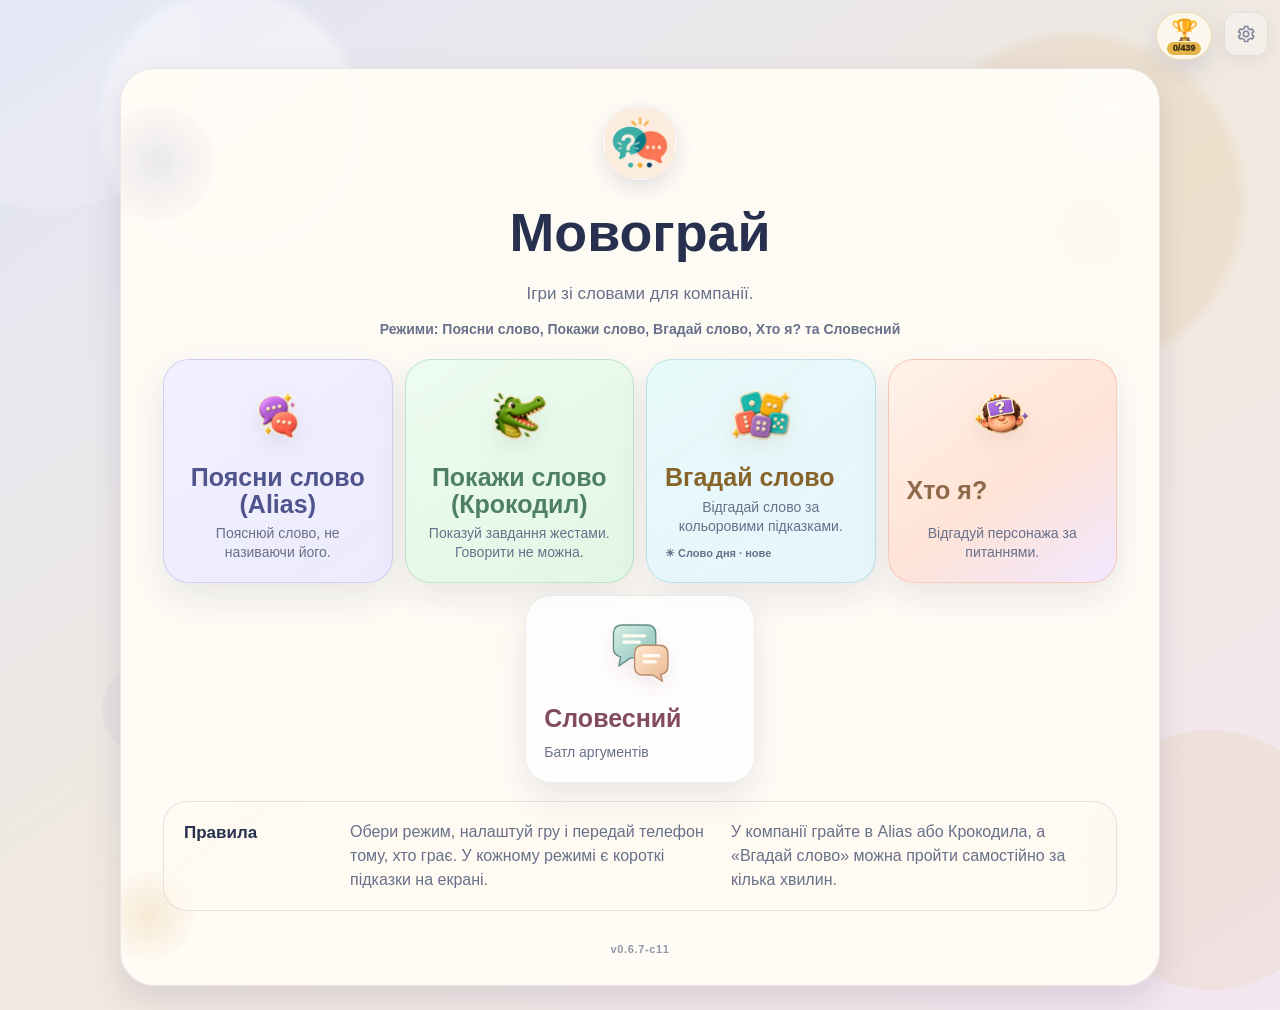
==== index.html @ af193041 "Candidate 0.6.7-c11 integrate daily challenge into Word Guess" ====
<!DOCTYPE html>
<html lang="uk">
<head>
  <meta charset="UTF-8" />
  <meta name="viewport" content="width=device-width, initial-scale=1, viewport-fit=cover" />
  <title>Мовограй</title>
  <meta name="description" content="Українські ігри зі словами для компанії." />
  <meta name="application-name" content="Мовограй" />
  <meta name="theme-color" content="#f8efd9" media="(prefers-color-scheme: light)" />
  <meta name="theme-color" content="#111827" media="(prefers-color-scheme: dark)" />
  <meta name="mobile-web-app-capable" content="yes" />
  <meta name="apple-mobile-web-app-capable" content="yes" />
  <meta name="apple-mobile-web-app-title" content="Мовограй" />
  <meta name="apple-mobile-web-app-status-bar-style" content="black-translucent" />
  <meta name="format-detection" content="telephone=no" />
  <link rel="manifest" href="manifest.webmanifest?rev=0.6.7-20260920-c11" />
  <link rel="icon" type="image/png" href="favicon.png" />
  <link rel="icon" type="image/png" href="favicon-light.png" media="(prefers-color-scheme: light)" />
  <link rel="icon" type="image/png" href="favicon-dark.png" media="(prefers-color-scheme: dark)" />
  <link rel="apple-touch-icon" href="favicon-light.png" />
  <link rel="apple-touch-icon" sizes="180x180" href="favicon-light.png" />
  <link rel="stylesheet" href="styles.css?rev=0.6.7-20260920-c11" />
  <link rel="stylesheet" href="svitlohray.css?rev=0.6.7-20260920-c11" />
  <link rel="stylesheet" href="slovesnyi.css?rev=0.6.7-20260920-c11" />
</head>
<body data-mode="explain" data-screen="menu">
  <div class="game-ambient-pattern" aria-hidden="true"></div>
  <button id="appSettingsBtn" class="app-settings-btn" type="button" aria-label="Відкрити налаштування">
    <svg class="app-settings-icon" viewBox="0 0 24 24" aria-hidden="true" focusable="false">
      <circle cx="12" cy="12" r="3.2"></circle>
      <path d="M19.4 13.5a7.8 7.8 0 0 0 0-3l2-1.2-2-3.4-2.3 1a8 8 0 0 0-2.6-1.5L14.2 3h-4l-.3 2.4a8 8 0 0 0-2.6 1.5l-2.3-1-2 3.4 2 1.2a7.8 7.8 0 0 0 0 3l-2 1.2 2 3.4 2.3-1a8 8 0 0 0 2.6 1.5l.3 2.4h4l.3-2.4a8 8 0 0 0 2.6-1.5l2.3 1 2-3.4-2-1.2Z"></path>
    </svg>
  </button>
  <button id="menuAchievementsBtn" class="app-achievements-btn" type="button" aria-haspopup="dialog" aria-controls="achievementsModal" aria-label="Досягнення">
    <span class="app-achievements-icon" aria-hidden="true">🏆</span>
    <span id="menuAchievementsProgress" class="app-achievements-badge">0/439</span>
    <span id="menuAchievementsTitle" class="app-achievements-label">Досягнення</span>
    <span id="menuAchievementsProgressBar" hidden></span>
  </button>
  <div id="appSettingsModal" class="app-settings-modal" hidden>
    <div class="app-settings-backdrop" data-app-settings-close></div>
    <div class="app-settings-card" role="dialog" aria-modal="true" aria-labelledby="appSettingsTitle">
      <button id="appSettingsCloseBtn" class="app-settings-close" type="button" aria-label="Закрити налаштування">×</button>
      <p class="app-settings-eyebrow">Мовограй</p>
      <h2 id="appSettingsTitle">Налаштування</h2>
      <div class="app-settings-options">
        <button id="settingsThemeToggleBtn" class="app-settings-option" type="button" aria-pressed="false">
          <span id="settingsThemeIcon" class="app-settings-option-icon" aria-hidden="true">🌙</span>
          <span class="app-settings-option-copy">
            <strong id="settingsThemeTitle">Тема</strong>
            <small id="settingsThemeText">Перемкнути тему оформлення</small>
          </span>
        </button>
        <button id="settingsSoundToggleBtn" class="app-settings-option" type="button" aria-pressed="true">
          <span id="settingsSoundIcon" class="app-settings-option-icon" aria-hidden="true">🔊</span>
          <span class="app-settings-option-copy">
            <strong id="settingsSoundTitle">Звук увімкнено</strong>
            <small id="settingsSoundText">Можна вимкнути звуки гри</small>
          </span>
        </button>
        <button id="settingsHapticToggleBtn" class="app-settings-option" type="button" aria-pressed="true">
          <span id="settingsHapticIcon" class="app-settings-option-icon" aria-hidden="true">📳</span>
          <span class="app-settings-option-copy">
            <strong id="settingsHapticTitle">Вібрація увімкнена</strong>
            <small id="settingsHapticText">Легкі вібрації для ігрових дій</small>
          </span>
        </button>
      </div>

      <section class="app-settings-section kids-settings-section">
        <p class="app-settings-section-eyebrow">Мовограй</p>
        <h3 id="kidsModeTitle" class="app-settings-section-title">Дитячий режим</h3>
        <label class="app-settings-toggle-row" for="kidsModeToggle">
          <span>
            <strong id="kidsModeToggleTitle">Дитячий режим</strong>
            <small id="kidsModeText">Лише слова й теми, що підходять дітям.</small>
          </span>
          <input id="kidsModeToggle" type="checkbox" />
        </label>
        <label id="kidsAgeRow" class="kids-age-row" for="kidsAgeSelect" hidden>
          <span id="kidsAgeLabel">Вік дитини</span>
          <span class="kids-age-control">
            <select id="kidsAgeSelect" aria-label="Вік дитини">
              <option value="5">5</option>
              <option value="6">6</option>
              <option value="7" selected>7</option>
              <option value="8">8</option>
              <option value="9">9</option>
              <option value="10">10</option>
            </select>
          </span>
        </label>
        <p id="kidsDifficultyNote" class="kids-difficulty-note" hidden>Вік обмежує дитячий словник, а складність обирається окремо.</p>
      </section>

      <section class="app-settings-section">
        <p id="wordCardSettingsEyebrow" class="app-settings-section-eyebrow">Alias та Крокодил</p>
        <h3 id="wordCardSettingsTitle" class="app-settings-section-title">Картки слів</h3>

        <label class="app-settings-toggle-row" for="wordCardUseAllShapesToggle">
          <span>
            <strong id="wordCardAllShapesTitle">Випадково з усіх форм</strong>
            <small id="wordCardAllShapesText">Коли увімкнено — гра міксує весь набір форм.</small>
          </span>
          <input id="wordCardUseAllShapesToggle" type="checkbox" />
        </label>

        <div class="app-settings-checkbox-grid">
          <label class="app-settings-check"><input type="checkbox" data-word-card-shape="organic" /><span id="wordCardShapeOrganic">М’яка шайба</span></label>
          <label class="app-settings-check"><input type="checkbox" data-word-card-shape="splat" /><span id="wordCardShapeSplat">Асиметрична клякса</span></label>
          <label class="app-settings-check"><input type="checkbox" data-word-card-shape="pebble" /><span id="wordCardShapePebble">Камінчик / жетон</span></label>
          <label class="app-settings-check"><input type="checkbox" data-word-card-shape="sticker" /><span id="wordCardShapeSticker">Стікер-клякса</span></label>
          <label class="app-settings-check"><input type="checkbox" data-word-card-shape="cloud" /><span id="wordCardShapeCloud">Хмаринка</span></label>
          <label class="app-settings-check"><input type="checkbox" data-word-card-shape="splash" /><span id="wordCardShapeSplash">Крапля-сплеш</span></label>
          <label class="app-settings-check"><input type="checkbox" data-word-card-shape="gummy" /><span id="wordCardShapeGummy">Жуйка / мармелад</span></label>
          <label class="app-settings-check"><input type="checkbox" data-word-card-shape="paper" /><span id="wordCardShapePaper">Паперова пляма</span></label>
          <label class="app-settings-check"><input type="checkbox" data-word-card-shape="amoeba" /><span id="wordCardShapeAmoeba">Амеба</span></label>
          <label class="app-settings-check"><input type="checkbox" data-word-card-shape="coral" /><span id="wordCardShapeCoral">Корал</span></label>
          <label class="app-settings-check"><input type="checkbox" data-word-card-shape="comet" /><span id="wordCardShapeComet">Комета</span></label>
          <label class="app-settings-check"><input type="checkbox" data-word-card-shape="starfish" /><span id="wordCardShapeStarfish">Морська зірка</span></label>
          <label class="app-settings-check"><input type="checkbox" data-word-card-shape="potato" /><span id="wordCardShapePotato">Картоплина</span></label>
          <label class="app-settings-check"><input type="checkbox" data-word-card-shape="wave" /><span id="wordCardShapeWave">Хвиля</span></label>
          <label class="app-settings-check"><input type="checkbox" data-word-card-shape="jelly" /><span id="wordCardShapeJelly">Медуза</span></label>
          <label class="app-settings-check"><input type="checkbox" data-word-card-shape="meteor" /><span id="wordCardShapeMeteor">Метеорит</span></label>
        </div>

        <label class="app-settings-toggle-row" for="wordCardRandomColorsToggle">
          <span>
            <strong id="wordCardRandomColorsTitle">Рандомні кольори картки</strong>
            <small id="wordCardRandomColorsText">Якщо вимкнути — картки повернуться до базового кольору теми.</small>
          </span>
          <input id="wordCardRandomColorsToggle" type="checkbox" />
        </label>

        <div class="app-settings-outline-grid">
          <div class="app-settings-outline-block">
            <strong id="wordCardOutlineLightTitle">Окантовка у світлій темі</strong>
            <div class="app-settings-choice-row" role="group" aria-label="Окантовка у світлій темі">
              <button class="app-settings-choice is-selected" type="button" data-outline-theme="light" data-outline-mode="off">Ніколи</button>
              <button class="app-settings-choice" type="button" data-outline-theme="light" data-outline-mode="random">Випадково</button>
              <button class="app-settings-choice" type="button" data-outline-theme="light" data-outline-mode="on">Завжди</button>
            </div>
          </div>
          <div class="app-settings-outline-block">
            <strong id="wordCardOutlineDarkTitle">Окантовка у темній темі</strong>
            <div class="app-settings-choice-row" role="group" aria-label="Окантовка у темній темі">
              <button class="app-settings-choice" type="button" data-outline-theme="dark" data-outline-mode="off">Ніколи</button>
              <button class="app-settings-choice is-selected" type="button" data-outline-theme="dark" data-outline-mode="random">Випадково</button>
              <button class="app-settings-choice" type="button" data-outline-theme="dark" data-outline-mode="on">Завжди</button>
            </div>
          </div>
        </div>
      </section>
      <section id="appLabsSection" class="app-settings-section app-labs-section" hidden>
        <p id="appLabsEyebrow" class="app-settings-section-eyebrow">Labs · прихований тест</p>
        <h3 id="appLabsTitle" class="app-settings-section-title">Експериментальні функції</h3>
        <p id="appLabsCopy" class="app-labs-copy">Мова змінюється тільки у грі «Вгадай слово». Українська лишається основною; RU та EN — тестові словники.</p>
        <div id="appLabsLanguageRow" class="app-settings-choice-row app-labs-language-row" role="group" aria-label="Мова гри Вгадай слово">
          <button class="app-settings-choice" type="button" data-word-guess-language="uk">Українська</button>
          <button class="app-settings-choice" type="button" data-word-guess-language="ru">Русский · Labs</button>
          <button class="app-settings-choice" type="button" data-word-guess-language="en">English · Labs</button>
        </div>
        <p id="wordGuessLabsStatus" class="app-labs-status"></p>
        <section id="appLabsAchievementsSection" class="app-labs-achievements" aria-labelledby="appLabsAchievementsTitle">
          <div class="app-labs-achievements-heading">
            <div>
              <p id="appLabsAchievementsEyebrow" class="app-settings-section-eyebrow">Achievements · Labs</p>
              <h4 id="appLabsAchievementsTitle">Нагороди й досягнення</h4>
            </div>
            <strong id="appLabsAchievementsProgress" class="app-labs-achievements-progress">0/439</strong>
          </div>
          <p id="appLabsAchievementsCopy" class="app-labs-achievements-copy">Локальні нагороди зберігаються на цьому пристрої.</p>
          <button id="appLabsAchievementsOpenBtn" class="app-labs-achievements-open" type="button">Відкрити колекцію →</button>
          <output id="appLabsAchievementsDebug" hidden></output>
        </section>
      </section>
      <section id="appBonusGamesSection" class="app-settings-section"></section>
      <section id="appUpcomingModesSection" class="app-settings-section app-upcoming-modes-section">
        <p id="appUpcomingModesEyebrow" class="app-settings-section-eyebrow">У планах</p>
        <h3 id="appUpcomingModesTitle" class="app-settings-section-title">Незабаром</h3>
        <p id="appUpcomingModesCopy" class="app-upcoming-modes-copy">Готуємо нові режими для компанії.</p>
        <div id="appUpcomingModesChips" class="upcoming-mode-chips" aria-label="Майбутні режими"></div>
      </section>
      <section class="app-settings-section app-support-section">
        <p id="settingsSupportEyebrow" class="app-settings-section-eyebrow">Дані й підтримка</p>
        <h3 id="settingsSupportTitle" class="app-settings-section-title">Скидання та зв’язок</h3>
        <div class="app-settings-options app-support-options">
          <button id="settingsDeveloperReportBtn" class="app-settings-option" type="button">
            <span class="app-settings-option-icon" aria-hidden="true">📡</span>
            <span class="app-settings-option-copy"><strong id="settingsDeveloperReportTitle">Повідомити розробнику</strong><small id="settingsDeveloperReportText">Звіт про баг поки зберігається локально.</small></span>
          </button>
          <button id="settingsResetAllBtn" class="app-settings-option app-settings-option-danger" type="button">
            <span class="app-settings-option-icon" aria-hidden="true">♻️</span>
            <span class="app-settings-option-copy"><strong id="settingsResetAllTitle">Скинути прогрес і налаштування</strong><small id="settingsResetAllText">Досягнення, Labs і персональні налаштування.</small></span>
          </button>
        </div>
      </section>
      <p id="appSettingsNote" class="app-settings-note">Нові форми, рандомні кольори та окантовка працюють для великих карток слова в Alias і Крокодилі.</p>
      <p id="appSettingsVersion" class="app-settings-version app-settings-version-unlock" role="button" tabindex="0" aria-label="Версія Мовограю">v0.6.7-c11</p>
    </div>
  </div>

  <div id="achievementsModal" class="achievements-modal" hidden>
    <div class="achievements-modal-backdrop" data-achievements-close></div>
    <div class="achievements-modal-card" role="dialog" aria-modal="true" aria-labelledby="achievementsModalTitle">
      <button id="achievementsModalCloseBtn" class="achievements-modal-close" type="button" aria-label="Закрити">×</button>
      <div class="achievements-modal-heading">
        <div>
          <p id="achievementsModalEyebrow" class="app-settings-section-eyebrow">Вгадай слово</p>
          <h2 id="achievementsModalTitle">Досягнення</h2>
        </div>
        <strong id="achievementsModalProgress" class="app-labs-achievements-progress">0/439</strong>
      </div>
      <div class="achievements-modal-copy-block">
        <p id="achievementsModalCopy" class="achievements-modal-copy">Збирай нагороди за майстерність, серії, експерименти й кумедні ситуації у грі.</p>
        <p id="dailyWordCollectionStats" class="daily-word-collection-stats"></p>
      </div>
      <div id="achievementsModalGameNav" class="achievements-modal-game-nav" role="tablist" aria-label="Ігри та нові досягнення"></div>
      <div class="achievements-modal-tools">
        <label id="achievementsModalSearchLabel" class="achievements-search-label" for="achievementsModalSearch">Пошук досягнень</label>
        <div class="achievements-search-field">
          <span class="achievements-search-icon" aria-hidden="true">⌕</span>
          <input id="achievementsModalSearch" type="search" inputmode="search" autocomplete="off" spellcheck="false" placeholder="Знайти досягнення…" />
        </div>
      </div>
      <div id="achievementsModalCategoryNav" class="achievements-modal-category-nav" role="tablist" aria-label="Категорії досягнень"></div>
      <div id="achievementsModalGrid" class="achievements-modal-sections"></div>
    </div>
  </div>

  <div id="achievementDetailModal" class="achievement-detail-modal" hidden>
    <div class="achievement-detail-backdrop" data-achievement-detail-close></div>
    <article class="achievement-detail-sheet" role="dialog" aria-modal="true" aria-labelledby="achievementDetailTitle">
      <button id="achievementDetailCloseBtn" class="achievement-detail-close" type="button" aria-label="Закрити">×</button>
      <div id="achievementDetailReward" class="achievement-detail-reward" aria-hidden="true">🏆</div>
      <p id="achievementDetailEyebrow" class="achievement-detail-eyebrow">Досягнення</p>
      <span id="achievementDetailGame" class="achievement-game-badge achievement-detail-game">🧩 Вгадай слово</span>
      <h2 id="achievementDetailTitle">Досягнення</h2>
      <p id="achievementDetailDescription" class="achievement-detail-description"></p>
      <section id="achievementDetailHowTo" class="achievement-detail-howto">
        <strong id="achievementDetailHowToLabel">Як отримати</strong>
        <p id="achievementDetailHint"></p>
      </section>
      <p id="achievementDetailStatus" class="achievement-detail-status"></p>
    </article>
  </div>

  <div id="developerFeedbackModal" class="word-guess-info-modal developer-feedback-modal" hidden>
    <div class="word-guess-info-backdrop" data-developer-feedback-close></div>
    <div class="word-guess-info-card developer-feedback-card" role="dialog" aria-modal="true" aria-labelledby="developerFeedbackTitle">
      <button id="developerFeedbackCloseBtn" class="word-guess-info-close" type="button" aria-label="Закрити">×</button>
      <p id="developerFeedbackEyebrow" class="word-guess-info-eyebrow">Зв’язок із розробником</p>
      <h2 id="developerFeedbackTitle">Повідомити про проблему</h2>
      <p id="developerFeedbackCopy">Поки що повідомлення зберігається локально.</p>
      <p id="developerFeedbackContext" class="developer-feedback-context" hidden></p>
      <textarea id="developerFeedbackText" class="developer-feedback-text" rows="5" maxlength="1200" placeholder="Що сталося?"></textarea>
      <button id="developerFeedbackSaveBtn" class="primary-btn developer-feedback-save" type="button">Надіслати розробнику</button>
      <p id="developerFeedbackStatus" class="message developer-feedback-status" role="status" aria-live="polite"></p>
    </div>
  </div>
  <main class="app">
    <section id="svitlohrayScreen" class="screen"></section>
    <section id="slovesnyiSetupScreen" class="screen slovesnyi-screen"></section>
    <section id="slovesnyiGameScreen" class="screen slovesnyi-screen"></section>
    <section id="slovesnyiFinalScreen" class="screen slovesnyi-screen"></section>
    <section id="menuScreen" class="screen active">
      <div class="card center bubble-card">
        <div class="decor-dot dot-a"></div>
        <div class="decor-dot dot-b"></div>
        <div class="decor-dot dot-c"></div>
        <div class="card-inner">
          <div class="logo" aria-hidden="true">
            <img class="logo-img logo-img-light" src="favicon-light.png" alt="" />
            <img class="logo-img logo-img-dark" src="favicon-dark.png" alt="" />
          </div>
          <h1 id="appTitle">Мовограй</h1>
          <p id="appSubtitle" class="subtitle">Українські ігри зі словами для компанії.</p>
          <p id="menuModeNote" class="menu-mode-note">Режими: Поясни слово, Покажи слово, Вгадай слово, Хто я? та Словесний</p>

          <div id="modeList" class="mode-grid"></div>


          <div class="rules-box">
            <h2 id="menuRulesTitle">Правила</h2>
            <p id="menuRulesText1">
              Обери режим, налаштуй гру і передай телефон тому, хто грає.
              У кожному режимі є короткі підказки на екрані.
            </p>
            <p id="menuRulesText2">
              У компанії грайте в Alias або Крокодила, а “Вгадай слово”
              можна пройти самостійно за кілька хвилин.
            </p>
          </div>

          <p id="menuVersionInfo" class="menu-version-info">v0.6.7-c11</p>
        </div>
      </div>
    </section>

    <section id="settingsScreen" class="screen">
      <div class="settings-sticky-panel">
        <div class="settings-action-row mode-setup-actions">
          <button id="backToMenuBtn" class="secondary-btn settings-back-btn mode-menu-button">← У меню</button>
          <button id="startRoundBtn" class="primary-btn settings-start-btn start-round-btn mode-start-button">Почати гру</button>
        </div>
        <p id="settingsMessage" class="message settings-message" role="alert" aria-live="polite"></p>
      </div>

      <div class="card bubble-card settings-card">
        <div class="decor-dot dot-a"></div>
        <div class="decor-dot dot-b"></div>
          <div class="card-inner">
            <div class="settings-header">
              <div class="setup-titlebar">
                <div>
                  <p id="settingsScreenEyebrow" class="settings-eyebrow">Налаштування гри</p>
                  <h1 id="settingsModeTitle" class="mode-title">Поясни слово (Alias)</h1>
                </div>
                <div class="mode-setup-header-actions">
                  <button id="settingsRulesBtn" class="setup-rules-btn mode-rules-button" type="button" aria-label="Показати правила">?</button>
                </div>
              </div>
              <p id="settingsModeDescription" class="mode-description">Пояснюй слово, не називаючи його.</p>
            </div>

            <section class="settings-group settings-group-wide kids-setup-panel">
              <div class="kids-setup-heading kids-setup-flip">
                <span class="kids-setup-mode-label" data-kids-mode-regular>Звичайний</span>
                <label class="kids-setup-switch">
                  <input type="checkbox" data-kids-setup-toggle aria-label="Дитячий режим" />
                  <span aria-hidden="true"></span>
                </label>
                <strong class="kids-setup-mode-label kids-setup-mode-kids" data-kids-setup-title>Дитячий режим</strong>
              </div>
              <label class="kids-setup-age-row" data-kids-setup-age-row hidden>
                <span data-kids-setup-age-label>Вік дитини</span>
                <select data-kids-setup-age aria-label="Вік дитини">
                  <option value="5">5</option><option value="6">6</option><option value="7" selected>7</option>
                  <option value="8">8</option><option value="9">9</option><option value="10">10</option>
                </select>
              </label>
              <div class="kids-illustrations-row" data-kids-illustrations-row hidden>
                <span data-kids-illustrations-label>Картинки</span>
                <label class="kids-setup-switch kids-setup-switch-small">
                  <input type="checkbox" data-kids-illustrations-toggle aria-label="Показувати картинки" checked />
                  <span aria-hidden="true"></span>
                </label>
              </div>
              <p class="kids-difficulty-note" data-kids-setup-note hidden>Вік обмежує дитячий словник, а складність обирається окремо.</p>
            </section>

            <div class="settings-grid">
              <section id="charadesFormatSection" class="charades-only settings-group" hidden>
                <h2 id="charadesFormatTitle">Формат гри</h2>
                <div class="settings-chip-grid compact-chip-grid">
                  <button class="charades-format-btn setting-chip selected" data-format="single" type="button">Одне слово</button>
                  <button class="charades-format-btn setting-chip" data-format="timed" type="button">На час</button>
                </div>
              </section>

              <section class="settings-group settings-group-wide">
                <h2 id="settingsWordsTitle">Слова</h2>
                <div class="setting-subsection">
                  <div id="categoryList" class="button-grid"></div>
                </div>

                <div class="settings-two-columns">
                  <div class="setting-subsection">
                    <div class="settings-chip-grid compact-chip-grid">
                      <button class="difficulty-btn setting-chip selected" data-difficulty="easy">Легко</button>
                      <button class="difficulty-btn setting-chip selected" data-difficulty="medium">Середньо</button>
                      <button class="difficulty-btn setting-chip" data-difficulty="hard">Складно</button>
                    </div>
                  </div>

                  <div class="setting-subsection">
                    <div class="settings-chip-grid compact-chip-grid">
                      <button id="phraseFilterBtn" class="phrase-filter-btn setting-chip" type="button" aria-pressed="false">Словосполучення: так</button>
                    </div>
                  </div>
                </div>
              </section>

              <section class="settings-group timed-settings">
                <h2 id="settingsRoundTitle">Раунд</h2>
                <div class="settings-two-columns">
                  <div class="setting-subsection">
                    <h3 id="settingsTimeTitle">Час:</h3>
                    <div class="settings-chip-grid compact-chip-grid">
                      <button class="duration-btn setting-chip" data-seconds="30">30</button>
                      <button class="duration-btn setting-chip selected" data-seconds="60">60</button>
                      <button class="duration-btn setting-chip" data-seconds="90">90</button>
                      <button class="duration-btn setting-chip" data-seconds="120">120</button>
                    </div>
                  </div>

                  <div id="lastWordSection" class="setting-subsection">
                    <h3 id="settingsAfterTimeTitle">Після часу:</h3>
                    <div class="settings-chip-grid compact-chip-grid">
                      <button id="lastWordBtn" class="setting-chip selected" type="button" aria-pressed="true">Довгадати</button>
                      <button id="lastWordStopBtn" class="setting-chip" type="button" aria-pressed="false">Стоп</button>
                    </div>
                  </div>
                </div>
              </section>

              <section class="settings-group timed-settings">
                <h2 id="settingsGameTitle">Гра</h2>
                <div class="settings-two-columns">
                  <div class="setting-subsection">
                    <h3 id="settingsTargetTitle">Ціль:</h3>
                    <div class="settings-chip-grid compact-chip-grid">
                      <button class="target-btn setting-chip" data-target="20">20</button>
                      <button class="target-btn setting-chip selected" data-target="30">30</button>
                      <button class="target-btn setting-chip" data-target="50">50</button>
                      <button class="target-btn setting-chip" data-target="100">100</button>
                    </div>
                  </div>

                  <div class="setting-subsection">
                    <h3 id="settingsTeamsTitle">Команди:</h3>
                    <div class="settings-chip-grid compact-chip-grid">
                      <button class="team-count-btn setting-chip selected" data-count="2">2</button>
                      <button class="team-count-btn setting-chip" data-count="3">3</button>
                      <button class="team-count-btn setting-chip" data-count="4">4</button>
                    </div>
                  </div>
                </div>
              </section>

              <section class="settings-group settings-group-wide timed-settings">
                <div class="team-names-actions">
                  <button id="teamNamesToggleBtn" class="setting-chip team-names-toggle" type="button" aria-expanded="false">Назви команд ▾</button>
                </div>
                <div id="teamNameFieldsWrap" class="team-name-fields-wrap" hidden>
                  <div id="teamNameFields" class="team-name-fields"></div>
                </div>
              </section>
            </div>
        </div>
      </div>
    </section>

    <section id="wordGuessSettingsScreen" class="screen">
      <div class="card center bubble-card word-guess-start-card">
        <div class="decor-dot dot-a"></div>
        <div class="decor-dot dot-b"></div>
        <div class="card-inner">
          <div class="setup-titlebar">
            <div>
              <p id="wordGuessSettingsEyebrow" class="settings-eyebrow">Одиночний режим</p>
              <h1 id="wordGuessSettingsTitle" class="mode-title">Вгадай слово</h1>
            </div>
            <div class="mode-setup-header-actions">
              <button id="wordGuessSettingsRulesBtn" class="setup-rules-btn mode-rules-button" type="button" aria-label="Показати правила">?</button>
            </div>
          </div>
          <div id="wordGuessSetupTabs" class="word-guess-setup-tabs" role="tablist" aria-label="Режим гри">
            <button id="wordGuessNormalTab" type="button" role="tab" aria-selected="true" aria-controls="wordGuessNormalPanel" tabindex="0">Звичайна</button>
            <button id="wordGuessDailyTab" type="button" role="tab" aria-selected="false" aria-controls="wordGuessDailyPanel" tabindex="-1">Слово дня</button>
          </div>
          <div id="wordGuessNormalPanel" class="word-guess-setup-panel" role="tabpanel" aria-labelledby="wordGuessNormalTab">
            <p id="wordGuessModeDescription" class="mode-description">Відгадай українське слово з 5 літер за 5 спроб.</p>
            <p id="wordGuessLanguageBadge" class="word-guess-language-badge" hidden></p>

            <section class="settings-group settings-group-wide kids-setup-panel">
                <div class="kids-setup-heading kids-setup-flip">
                  <span class="kids-setup-mode-label" data-kids-mode-regular>Звичайний</span>
                  <label class="kids-setup-switch">
                    <input type="checkbox" data-kids-setup-toggle aria-label="Дитячий режим" />
                    <span aria-hidden="true"></span>
                  </label>
                  <strong class="kids-setup-mode-label kids-setup-mode-kids" data-kids-setup-title>Дитячий режим</strong>
                </div>
                <label class="kids-setup-age-row" data-kids-setup-age-row hidden>
                  <span data-kids-setup-age-label>Вік дитини</span>
                  <select data-kids-setup-age aria-label="Вік дитини">
                    <option value="5">5</option><option value="6">6</option><option value="7" selected>7</option>
                    <option value="8">8</option><option value="9">9</option><option value="10">10</option>
                  </select>
                </label>
                <p class="kids-difficulty-note" data-kids-setup-note hidden>Вік обмежує дитячий словник, а складність обирається окремо.</p>
            </section>

            <div class="word-guess-summary word-guess-mode-picker" aria-label="Налаштування режиму Вгадай слово">
              <details class="word-guess-select">
                <summary id="wordGuessLengthSummary" class="setting-chip word-guess-select-summary"><strong>5</strong> літер</summary>
                <div class="word-guess-select-menu" role="group" aria-label="Довжина слова">
                  <button class="word-guess-select-option is-active" type="button" data-word-guess-length="5" aria-pressed="true">5 літер</button>
                  <button class="word-guess-select-option" type="button" data-word-guess-length="6" aria-pressed="false">6 літер</button>
                  <button class="word-guess-select-option" type="button" data-word-guess-length="7" aria-pressed="false">7 літер</button>
                </div>
              </details>

              <details class="word-guess-select">
                <summary id="wordGuessAttemptsSummary" class="setting-chip word-guess-select-summary"><strong>5</strong> спроб</summary>
                <div class="word-guess-select-menu" role="group" aria-label="Кількість спроб">
                  <button class="word-guess-select-option is-active" type="button" data-word-guess-attempts="5" aria-pressed="true">5 спроб</button>
                  <button class="word-guess-select-option" type="button" data-word-guess-attempts="6" aria-pressed="false">6 спроб</button>
                  <button class="word-guess-select-option" type="button" data-word-guess-attempts="7" aria-pressed="false">7 спроб</button>
                </div>
              </details>

              <details class="word-guess-select word-guess-repeat-select">
                <summary id="wordGuessRepeatsSummary" class="setting-chip word-guess-select-summary">Без повторення літер</summary>
                <div class="word-guess-select-menu" role="group" aria-label="Повтори літер">
                  <button class="word-guess-select-option is-active" type="button" data-word-guess-repeats="false" aria-pressed="true">Без повторення літер</button>
                  <button class="word-guess-select-option" type="button" data-word-guess-repeats="true" aria-pressed="false">З повторами літер</button>
                </div>
              </details>
            </div>
          </div>
          <div id="wordGuessDailyPanel" class="word-guess-setup-panel word-guess-daily-panel" role="tabpanel" aria-labelledby="wordGuessDailyTab" hidden>
            <h2 id="dailyWordTitle"></h2>
            <time id="dailyWordSetupDate"></time>
            <p id="dailyWordStatus" role="status" aria-live="polite"></p>
            <p id="dailyWordStreak" hidden></p>
          </div>

          <p id="wordGuessSettingsMessage" class="message" role="status" aria-live="polite"></p>

          <div class="mode-setup-actions word-guess-setup-actions">
            <button id="wordGuessStartBtn" class="primary-btn mode-start-button" type="button">Почати гру</button>
            <button id="dailyWordStartBtn" class="primary-btn mode-start-button" type="button" hidden></button>
            <button id="wordGuessBackBtn" class="secondary-btn mode-menu-button" type="button">← У меню</button>
          </div>
        </div>
      </div>
    </section>

    <section id="wordGuessGameScreen" class="screen">
      <h1 id="wordGuessGameTitle" class="word-guess-screen-title">Вгадай слово</h1>
      <time id="dailyWordContext" class="daily-word-context" hidden></time>
      <div class="card center bubble-card word-guess-game-card">
        <div class="decor-dot dot-a"></div>
        <div class="decor-dot dot-c"></div>
        <div class="card-inner word-guess-inner">
          <div class="word-guess-titlebar">
            <button id="wordGuessTopMenuBtn" class="secondary-btn word-guess-menu-link" type="button">← У меню</button>
            <div class="word-guess-toolbar" aria-label="Підказки і правила">
              <div class="word-guess-hints-cluster" aria-label="Три рівні підказок">
                <span class="word-guess-hints-cluster-label"><span aria-hidden="true">💡</span><span><strong id="wordGuessHintsLabel">Підказки</strong><small id="wordGuessHintsLevels">3 рівні</small></span></span>
                <div class="word-guess-hints-buttons">
                  <button id="wordGuessHintFirstBtn" class="secondary-btn word-guess-icon-btn word-guess-hint-btn word-guess-hint-first-btn" type="button" aria-label="Показати першу підказку" title="Перша підказка">
                    <span class="word-guess-hint-icon" aria-hidden="true">💡</span>
                    <span class="word-guess-hint-step" aria-hidden="true">1</span>
                    <span class="word-guess-hint-label">Підказка 1</span>
                  </button>
                  <button id="wordGuessHintSecondBtn" class="secondary-btn word-guess-icon-btn word-guess-hint-step-btn word-guess-hint-second-btn" type="button" aria-label="Друга підказка відкриється після першої" title="Друга підказка відкриється після першої" disabled>
                    <span class="word-guess-hint-icon" aria-hidden="true">💡</span>
                    <span class="word-guess-hint-step" aria-hidden="true">2</span>
                    <span class="word-guess-hint-label">Підказка 2</span>
                  </button>
                  <button id="wordGuessHintThirdBtn" class="secondary-btn word-guess-icon-btn word-guess-hint-step-btn word-guess-hint-third-btn" type="button" aria-label="Третя підказка відкриється після другої" title="Третя підказка відкриється після другої" disabled>
                    <span class="word-guess-hint-icon" aria-hidden="true">💡</span>
                    <span class="word-guess-hint-step" aria-hidden="true">3</span>
                    <span class="word-guess-hint-label">Підказка 3</span>
                  </button>
                </div>
              </div>
              <button id="wordGuessRulesBtn" class="secondary-btn word-guess-icon-btn word-guess-rules-btn" type="button" aria-label="Показати правила" title="Правила">?</button>
            </div>
            <button id="wordGuessHistoryBtn" class="secondary-btn word-guess-history-btn" type="button" aria-expanded="false">Спроби · 0</button>
          </div>

          <div id="wordGuessModeTags" class="word-guess-mode-tags" aria-label="Параметри поточної гри"></div>

          <div id="wordGuessHistoryPanel" class="word-guess-history-panel" hidden></div>

          <div id="wordGuessBoard" class="word-guess-board" aria-label="Поле гри"></div>
          <p id="wordGuessMessage" class="message word-guess-message" role="status" aria-live="polite"></p>
          <div id="wordGuessKeyboard" class="word-guess-keyboard" data-swipe-back-ignore aria-label="Українська клавіатура"></div>

          <div id="wordGuessResult" class="word-guess-result word-guess-result-screen" hidden>
            <header class="word-guess-result-header">
              <div class="word-guess-result-identity">
                <span id="wordGuessResultAppTitle" class="word-guess-result-app-title">Вгадай слово</span>
                <span id="dailyWordResultContext" class="daily-word-result-context" hidden></span>
              </div>
              <button id="wordGuessShareBtn" class="secondary-btn word-guess-share-btn word-guess-share-compact" type="button" aria-label="Поділитися результатом">
                <svg viewBox="0 0 24 24" width="22" height="22" aria-hidden="true"><path d="M12 16V3m0 0L7 8m5-5 5 5M5 13v6a2 2 0 0 0 2 2h10a2 2 0 0 0 2-2v-6" fill="none" stroke="currentColor" stroke-width="2" stroke-linecap="round" stroke-linejoin="round"/></svg>
                <span id="wordGuessShareLabel">Поділитися</span>
              </button>
            </header>
            <main class="word-guess-result-content">
              <section class="word-guess-result-summary-block" aria-labelledby="wordGuessResultTitle">
                <h2 id="wordGuessResultTitle">Слово відгадано</h2>
                <div id="wordGuessResultText" class="word-guess-result-text"></div>
                <p id="dailyWordResultStats" class="daily-word-result-stats" role="status" hidden></p>
                <div id="wordGuessResultStats" class="word-guess-result-stats" aria-label="Статистика гри"></div>
              </section>
              <section id="wordGuessResultAttempts" class="word-guess-result-attempts word-guess-result-board" aria-label="Перевірені спроби"></section>
              <div id="wordGuessResultHistory" class="word-guess-result-history" hidden></div>
              <section class="word-guess-result-details">
                <div class="word-guess-dictionaries">
                  <span id="wordGuessDictionaryPrompt">Почитайте тлумачення загаданого слова у словничку</span>
                  <div id="wordGuessDictionaryLinks" class="word-guess-dictionary-links"></div>
                </div>
                <section id="wordGuessFeedback" class="word-guess-feedback" aria-labelledby="wordGuessFeedbackTitle">
                  <strong id="wordGuessFeedbackTitle">Оцініть загадане слово</strong>
                  <div class="word-guess-feedback-actions">
                    <button id="wordGuessLikeBtn" class="secondary-btn word-guess-feedback-btn" type="button" aria-pressed="false">👍 Подобається</button>
                    <button id="wordGuessDislikeBtn" class="secondary-btn word-guess-feedback-btn" type="button" aria-pressed="false">👎 Не подобається</button>
                    <button id="wordGuessReportBtn" class="secondary-btn word-guess-feedback-btn" type="button">⚑ Поскаржитися / баг</button>
                  </div>
                  <p id="wordGuessFeedbackMessage" class="word-guess-feedback-message" role="status" aria-live="polite"></p>
                  <button id="wordGuessFeedbackExportBtn" class="word-guess-feedback-export" type="button">Скопіювати локальний звіт</button>
                </section>
                <p id="wordGuessResultDebug" class="word-guess-result-debug" aria-label="Службова інформація"></p>
              </section>
            </main>
            <footer class="word-guess-result-actions">
              <button id="wordGuessNewBtn" class="primary-btn" type="button">Нова гра</button>
              <button id="wordGuessMenuBtn" class="secondary-btn" type="button">У головне меню</button>
            </footer>
          </div>
        </div>
      </div>
    </section>


    <div id="wordGuessInfoModal" class="word-guess-info-modal" hidden>
      <div class="word-guess-info-backdrop" data-word-guess-info-close></div>
      <div class="word-guess-info-card" role="dialog" aria-modal="true" aria-labelledby="wordGuessInfoTitle">
        <button id="wordGuessInfoCloseBtn" class="word-guess-info-close" type="button" aria-label="Закрити">×</button>
        <p id="wordGuessInfoEyebrow" class="word-guess-info-eyebrow"></p>
        <h2 id="wordGuessInfoTitle"></h2>
        <p id="wordGuessInfoText"></p>
      </div>
    </div>

    <div id="setupRulesModal" class="word-guess-info-modal setup-rules-modal" hidden>
      <div class="word-guess-info-backdrop" data-setup-rules-close></div>
      <div class="word-guess-info-card" role="dialog" aria-modal="true" aria-labelledby="setupRulesTitle">
        <button id="setupRulesCloseBtn" class="word-guess-info-close" type="button" aria-label="Закрити">×</button>
        <p id="setupRulesEyebrow" class="word-guess-info-eyebrow">Правила</p>
        <h2 id="setupRulesTitle"></h2>
        <p id="setupRulesText"></p>
      </div>
    </div>

    <section id="whoAmISettingsScreen" class="screen">
      <div class="card bubble-card settings-card whoami-settings-card">
        <div class="decor-dot dot-a"></div>
        <div class="decor-dot dot-b"></div>
        <div class="card-inner">
          <div class="settings-header">
            <div class="setup-titlebar">
              <div>
                <p class="settings-eyebrow">Компанійний режим</p>
                <h1 class="mode-title">Хто я?</h1>
              </div>
              <div class="mode-setup-header-actions">
                <button id="whoAmISettingsRulesBtn" class="setup-rules-btn mode-rules-button" type="button" aria-label="Показати правила">?</button>
              </div>
            </div>
            <p class="mode-description">Один гравець не бачить свою роль, а інші відповідають на його запитання: так або ні.</p>
          </div>

          <section class="settings-group settings-group-wide kids-setup-panel">
              <div class="kids-setup-heading kids-setup-flip">
                <span class="kids-setup-mode-label" data-kids-mode-regular>Звичайний</span>
                <label class="kids-setup-switch">
                  <input type="checkbox" data-kids-setup-toggle aria-label="Дитячий режим" />
                  <span aria-hidden="true"></span>
                </label>
                <strong class="kids-setup-mode-label kids-setup-mode-kids" data-kids-setup-title>Дитячий режим</strong>
              </div>
              <label class="kids-setup-age-row" data-kids-setup-age-row hidden>
                <span data-kids-setup-age-label>Вік дитини</span>
                <select data-kids-setup-age aria-label="Вік дитини">
                  <option value="5">5</option><option value="6">6</option><option value="7" selected>7</option>
                  <option value="8">8</option><option value="9">9</option><option value="10">10</option>
                </select>
              </label>
              <p class="kids-difficulty-note" data-kids-setup-note hidden>Вік обмежує дитячий словник, а складність обирається окремо.</p>
          </section>

          <div class="settings-grid whoami-settings-grid">
            <section class="settings-group settings-group-wide">
              <h2>Формат</h2>
              <div class="settings-two-columns">
                <div class="setting-subsection">
                  <h3>Показ ролі:</h3>
                  <div class="settings-chip-grid compact-chip-grid">
                    <button class="whoami-show-mode-btn setting-chip selected" data-whoami-show-mode="forehead" type="button">Телефон на лобі</button>
                    <button class="whoami-show-mode-btn setting-chip" data-whoami-show-mode="host" type="button">Телефон у ведучого</button>
                  </div>
                </div>
                <div class="setting-subsection">
                  <h3>Тип партії:</h3>
                  <div class="settings-chip-grid compact-chip-grid">
                    <button class="whoami-party-mode-btn setting-chip selected" data-whoami-party-mode="turns" type="button">По черзі</button>
                    <button class="whoami-party-mode-btn setting-chip" data-whoami-party-mode="single" type="button">Одна роль</button>
                    <button class="whoami-party-mode-btn setting-chip" data-whoami-party-mode="timed" type="button">На час</button>
                  </div>
                </div>
              </div>
            </section>

            <section id="whoAmIPlayersSection" class="settings-group settings-group-wide">
              <h2>Гравці</h2>
              <div class="whoami-setup-compact-row">
                <details id="whoAmIPlayerCountPicker" class="whoami-setup-dropdown">
                  <summary id="whoAmIPlayerCountSummary" class="setting-chip whoami-dropdown-summary">Кількість: 4</summary>
                  <div class="whoami-dropdown-menu">
                    <button class="whoami-player-count-btn setting-chip" data-whoami-players="2" type="button">2</button>
                    <button class="whoami-player-count-btn setting-chip" data-whoami-players="3" type="button">3</button>
                    <button class="whoami-player-count-btn setting-chip selected" data-whoami-players="4" type="button">4</button>
                    <button class="whoami-player-count-btn setting-chip" data-whoami-players="5" type="button">5</button>
                    <button class="whoami-player-count-btn setting-chip" data-whoami-players="6" type="button">6</button>
                    <button class="whoami-player-count-btn setting-chip" data-whoami-players="7" type="button">7</button>
                    <button class="whoami-player-count-btn setting-chip" data-whoami-players="8" type="button">8</button>
                    <button class="whoami-player-count-btn setting-chip" data-whoami-players="9" type="button">9</button>
                    <button class="whoami-player-count-btn setting-chip" data-whoami-players="10" type="button">10</button>
                    <button class="whoami-player-count-btn setting-chip" data-whoami-players="11" type="button">11</button>
                    <button class="whoami-player-count-btn setting-chip" data-whoami-players="12" type="button">12</button>
                  </div>
                </details>
                <button id="whoAmIEditPlayersBtn" class="secondary-btn whoami-edit-players-btn" type="button">Змінити імена</button>
              </div>
            </section>

            <section class="settings-group settings-group-wide">
              <h2>Ролі</h2>
              <div id="whoAmICategoryList" class="category-picker"></div>
              <div class="settings-two-columns">
                <div class="setting-subsection">
                  <h3>Складність:</h3>
                  <div class="settings-chip-grid compact-chip-grid">
                    <button class="whoami-difficulty-btn setting-chip selected" data-whoami-difficulty="easy" type="button">Легко</button>
                    <button class="whoami-difficulty-btn setting-chip selected" data-whoami-difficulty="medium" type="button">Середньо</button>
                    <button class="whoami-difficulty-btn setting-chip" data-whoami-difficulty="hard" type="button">Складно</button>
                  </div>
                </div>
              </div>
            </section>

            <section id="whoAmITimedSection" class="settings-group settings-group-wide" hidden>
              <h2>Раунд на час</h2>
              <div class="settings-two-columns">
                <div class="setting-subsection">
                  <h3>Час:</h3>
                  <div class="settings-chip-grid compact-chip-grid">
                    <button class="whoami-duration-btn setting-chip" data-whoami-seconds="30" type="button">30</button>
                    <button class="whoami-duration-btn setting-chip selected" data-whoami-seconds="60" type="button">60</button>
                    <button class="whoami-duration-btn setting-chip" data-whoami-seconds="90" type="button">90</button>
                    <button class="whoami-duration-btn setting-chip" data-whoami-seconds="120" type="button">120</button>
                  </div>
                </div>
                <div class="setting-subsection">
                  <h3>Команди:</h3>
                  <div class="settings-chip-grid compact-chip-grid">
                    <button class="whoami-team-count-btn setting-chip selected" data-whoami-teams="0" type="button">Без команд</button>
                    <button class="whoami-team-count-btn setting-chip" data-whoami-teams="2" type="button">2</button>
                    <button class="whoami-team-count-btn setting-chip" data-whoami-teams="3" type="button">3</button>
                    <button class="whoami-team-count-btn setting-chip" data-whoami-teams="4" type="button">4</button>
                  </div>
                </div>
              </div>
              <div id="whoAmITeamFields" class="team-name-fields whoami-team-fields"></div>
            </section>
          </div>

          <p id="whoAmISettingsMessage" class="message settings-message" role="alert" aria-live="polite"></p>
          <div class="settings-action-row mode-setup-actions whoami-action-row">
            <button id="whoAmIStartBtn" class="primary-btn mode-start-button" type="button">Почати гру</button>
            <button id="whoAmIBackBtn" class="secondary-btn mode-menu-button" type="button">← У меню</button>
          </div>
        </div>
      </div>
    </section>

    <section id="whoAmIRevealScreen" class="screen">
      <div class="card center bubble-card whoami-reveal-card">
        <div class="decor-dot dot-a"></div>
        <div class="decor-dot dot-b"></div>
        <div class="card-inner">
          <p id="whoAmIRevealStep" class="settings-eyebrow">Роль 1 з 4</p>
          <h1 id="whoAmIRevealTitle">Передайте телефон</h1>
          <p id="whoAmIRevealInstruction" class="subtitle"></p>
          <div id="whoAmIRevealRoleBox" class="whoami-role-box" hidden>
            <small id="whoAmIRevealCategory">Категорія</small>
            <strong id="whoAmIRevealRole">Роль</strong>
          </div>
          <button id="whoAmIRevealChangeRoleBtn" class="secondary-btn whoami-change-role-btn" type="button" hidden>Інша роль</button>
          <button id="whoAmIRevealPrimaryBtn" class="primary-btn" type="button">Показати роль</button>
          <button id="whoAmIRevealMenuBtn" class="secondary-btn" type="button">У меню</button>
        </div>
      </div>
    </section>

    <section id="whoAmIGameScreen" class="screen">
      <div class="game-layout bubble-panel whoami-game-layout">
        <div class="decor-dot dot-a"></div>
        <div class="decor-dot dot-c"></div>
        <div class="panel-inner">
          <header class="whoami-game-header">
            <div>
              <p id="whoAmIGameKicker" class="game-hud-kicker">ХІД ГРАВЦЯ</p>
              <h1 id="whoAmICurrentPlayer">Гравець 1</h1>
              <p id="whoAmIGameInfo" class="mode-description">Коло 1</p>
            </div>
            <div class="whoami-header-actions" aria-label="Дії раунду">
              <button id="whoAmIParticipantsBtn" class="secondary-btn" type="button">Учасники</button>
              <button id="whoAmIRulesBtn" class="secondary-btn whoami-round-rules-btn" type="button" aria-label="Правила">?</button>
              <button id="whoAmIGameMenuBtn" class="secondary-btn" type="button">У меню</button>
            </div>
            <div id="whoAmITimerBox" class="whoami-timer-box" hidden>
              <span id="whoAmITimerText">60</span>
              <small>сек</small>
            </div>
          </header>

          <div id="whoAmIForeheadCard" class="whoami-forehead-card" hidden>
            <small id="whoAmIForeheadCategory">Категорія</small>
            <strong id="whoAmIForeheadRole">Роль</strong>
            <span>Тримайте екран так, щоб роль бачили інші.</span>
          </div>

          <div id="whoAmICurrentSpoiler" class="whoami-current-spoiler" hidden>
            <button id="whoAmICurrentSpoilerBtn" class="whoami-spoiler-btn" type="button">Роль гравця — утримуйте, щоб нагадати</button>
            <div id="whoAmICurrentSpoilerValue" class="whoami-spoiler-value" hidden>
              <small id="whoAmICurrentSpoilerWarning">Не показуйте екран гравцю</small>
              <strong id="whoAmICurrentSpoilerRole">Роль</strong>
              <span id="whoAmICurrentSpoilerCategory">Категорія</span>
            </div>
          </div>

          <div id="whoAmIPlayersBoard" class="whoami-players-board"></div>

          <div class="whoami-answer-grid">
            <button id="whoAmIYesBtn" class="correct-btn" type="button">Так</button>
            <button id="whoAmINoBtn" class="skip-btn" type="button">Ні</button>
          </div>

          <div class="game-buttons whoami-game-buttons">
            <button id="whoAmIGuessedBtn" class="primary-btn" type="button">Відгадав роль</button>
            <button id="whoAmIGameChangeRoleBtn" class="secondary-btn whoami-change-role-btn" type="button">Інша роль</button>
            <button id="whoAmISkipRoleBtn" class="secondary-btn" type="button">Пропустити</button>
          </div>

          <div class="game-secondary-actions whoami-mobile-actions" aria-hidden="true"></div>
        </div>
      </div>
    </section>

    <section id="whoAmIRoundScreen" class="screen">
      <div class="card center bubble-card whoami-result-card">
        <div class="decor-dot dot-a"></div>
        <div class="decor-dot dot-b"></div>
        <div class="card-inner">
          <h1 id="whoAmIRoundTitle">Раунд завершено</h1>
          <p id="whoAmIRoundSummary" class="subtitle"></p>
          <div id="whoAmIRoundRoles" class="whoami-role-list"></div>
          <div id="whoAmIRoundScoreBoard" class="team-score-board"></div>
          <button id="whoAmIRoundNextBtn" class="primary-btn" type="button">Далі</button>
          <button id="whoAmIRoundMenuBtn" class="secondary-btn" type="button">У меню</button>
        </div>
      </div>
    </section>

    <section id="whoAmIFinalScreen" class="screen">
      <div class="card center bubble-card">
        <div class="decor-dot dot-a"></div>
        <div class="decor-dot dot-b"></div>
        <div class="card-inner">
          <h1 id="whoAmIFinalTitle">Гру завершено</h1>
          <p id="whoAmIFinalSubtitle" class="subtitle"></p>
          <div id="whoAmIFinalHero" class="winner-hero"></div>
          <div id="whoAmIFinalBoard" class="whoami-role-list"></div>
          <button id="whoAmINewBtn" class="primary-btn" type="button">Нова гра</button>
          <button id="whoAmIFinalMenuBtn" class="secondary-btn" type="button">У головне меню</button>
        </div>
      </div>
    </section>

    <div id="whoAmIRulesModal" class="word-guess-info-modal" hidden>
      <div class="word-guess-info-backdrop" data-whoami-rules-close></div>
      <div class="word-guess-info-card" role="dialog" aria-modal="true" aria-labelledby="whoAmIRulesTitle">
        <button id="whoAmIRulesCloseBtn" class="word-guess-info-close" type="button" aria-label="Закрити">×</button>
        <p class="word-guess-info-eyebrow">Хто я?</p>
        <h2 id="whoAmIRulesTitle">Правила</h2>
        <p>Гравець ставить запитання про свою роль. Інші відповідають тільки “так” або “ні”. Саму роль не підказуйте напряму.</p>
      </div>
    </div>

    <div id="whoAmIPlayersModal" class="word-guess-info-modal whoami-setup-modal" hidden>
      <div class="word-guess-info-backdrop" data-whoami-players-close></div>
      <div class="word-guess-info-card whoami-setup-modal-card" role="dialog" aria-modal="true" aria-labelledby="whoAmIPlayersModalTitle">
        <button id="whoAmIPlayersCloseBtn" class="word-guess-info-close" type="button" aria-label="Закрити">×</button>
        <p class="word-guess-info-eyebrow">Хто я?</p>
        <h2 id="whoAmIPlayersModalTitle">Імена гравців</h2>
        <div id="whoAmIPlayerFields" class="team-name-fields whoami-player-fields"></div>
        <button id="whoAmIPlayersDoneBtn" class="primary-btn" type="button">Готово</button>
      </div>
    </div>

    <div id="whoAmICategoriesModal" class="word-guess-info-modal whoami-setup-modal" hidden>
      <div class="word-guess-info-backdrop" data-whoami-categories-close></div>
      <div class="word-guess-info-card whoami-setup-modal-card" role="dialog" aria-modal="true" aria-labelledby="whoAmICategoriesModalTitle">
        <button id="whoAmICategoriesCloseBtn" class="word-guess-info-close" type="button" aria-label="Закрити">×</button>
        <p class="word-guess-info-eyebrow">Хто я?</p>
        <h2 id="whoAmICategoriesModalTitle">Категорії ролей</h2>
        <div id="whoAmICategoryModalList" class="category-picker"></div>
        <button id="whoAmICategoriesDoneBtn" class="primary-btn" type="button">Готово</button>
      </div>
    </div>

    <div id="whoAmIParticipantsModal" class="word-guess-info-modal whoami-participants-modal" hidden>
      <div class="word-guess-info-backdrop" data-whoami-participants-close></div>
      <div class="word-guess-info-card whoami-participants-card" role="dialog" aria-modal="true" aria-labelledby="whoAmIParticipantsTitle">
        <button id="whoAmIParticipantsCloseBtn" class="word-guess-info-close" type="button" aria-label="Закрити">×</button>
        <p class="word-guess-info-eyebrow">Хто я?</p>
        <h2 id="whoAmIParticipantsTitle">Учасники</h2>
        <div id="whoAmIParticipantsList" class="whoami-participants-list"></div>
      </div>
    </div>

    <div id="whoAmIConfirmModal" class="word-guess-info-modal" hidden>
      <div class="word-guess-info-backdrop" data-whoami-confirm-close></div>
      <div class="word-guess-info-card" role="dialog" aria-modal="true" aria-labelledby="whoAmIConfirmTitle">
        <p class="word-guess-info-eyebrow">Підтвердження</p>
        <h2 id="whoAmIConfirmTitle">Гравець справді відгадав роль?</h2>
        <p id="whoAmIConfirmText"></p>
        <div class="exit-modal-actions">
          <button id="whoAmIConfirmNoBtn" class="secondary-btn" type="button">Ні, продовжує</button>
          <button id="whoAmIConfirmYesBtn" class="primary-btn" type="button">Так, відгадав</button>
        </div>
      </div>
    </div>

    <section id="teamReadyScreen" class="screen">
      <div class="card center bubble-card">
        <div class="decor-dot dot-a"></div>
        <div class="decor-dot dot-b"></div>
        <div class="card-inner">
          <p class="settings-eyebrow">Раунд команди</p>
          <div class="team-ready-summary">
            <strong id="readyTeamName">Команда 1</strong>
            <span id="readyTeamScore">Поточний рахунок: 0</span>
          </div>
          <p class="ready-instruction">Передайте телефон гравцю цієї команди. Коли будете готові — натисніть Почати.</p>
          <button id="startTeamRoundBtn" class="primary-btn">Почати</button>
          <button class="secondary-btn menu-exit-btn" type="button">У меню</button>
        </div>
      </div>
    </section>

    <section id="gameScreen" class="screen">
      <div id="aliasCountdownFocus" class="alias-countdown-focus" aria-hidden="true">
        <span id="aliasCountdownFocusText" class="alias-countdown-focus-number">7</span>
      </div>
      <div class="game-layout bubble-panel">
        <div class="decor-dot dot-a"></div>
        <div class="decor-dot dot-c"></div>
        <div class="panel-inner">
          <h1 id="gameModeTitle" class="game-mode-title">Поясни слово (Alias)</h1>
          <header class="game-hud timed-game-ui">
            <div class="game-hud-left-panel">
              <div class="game-hud-team-line">
                <span class="game-hud-kicker">ГРАЄ</span>
                <strong id="gameTeamName">Команда 1</strong>
              </div>

              <div class="game-hud-right">
                <button
                  id="gameCategoryName"
                  class="game-category-summary-content"
                  type="button"
                  aria-expanded="false"
                  aria-controls="gameThemesPopover"
                >
                  Усі теми
                </button>
                <div id="gameThemesPopover" class="game-themes-popover" hidden></div>
              </div>
            </div>

            <button id="pauseRoundBtn" class="game-hud-center pause-round-btn" type="button" aria-pressed="false">
              <span class="game-hud-timer" aria-label="Час раунду">
                <svg class="timer-ring" viewBox="0 0 72 72" aria-hidden="true">
                  <circle class="timer-ring-bg" cx="36" cy="36" r="31"></circle>
                  <circle id="timerRingProgress" class="timer-ring-progress" cx="36" cy="36" r="31"></circle>
                </svg>
                <span id="timerText">60</span>
              </span>
              <span class="pause-round-label">
                <span id="pauseRoundIcon" class="pause-round-icon pause-icon pause-icon-pause" aria-hidden="true"></span>
                <span id="pauseRoundLabel">Пауза</span>
              </span>
            </button>
          </header>

          <div class="game-hud-progress timed-game-ui" aria-hidden="true">
            <span id="roundProgressFill"></span>
          </div>

          <div class="team-mini-progress timed-game-ui" aria-hidden="true">
            <div class="progress-bar"><span id="teamProgressFill"></span></div>
          </div>

          <div id="teamScoreBoard" class="team-score-board timed-game-ui"></div>

          <div id="wordCard" class="word-card word-card-shape-organic" data-swipe-back-ignore>
            <div id="wordCardMotion" class="word-card-motion" aria-hidden="false">
              <svg class="word-card-blob" viewBox="0 0 1000 500" preserveAspectRatio="none" aria-hidden="true" focusable="false">
              <defs>
                <linearGradient id="wordCardSurfaceGradient" x1="0" y1="0" x2="0.82" y2="1">
                  <stop class="word-card-blob-stop-top" offset="0%"></stop>
                  <stop class="word-card-blob-stop-bottom" offset="100%"></stop>
                </linearGradient>
              </defs>
                            <path class="word-card-blob-shape word-card-blob-organic" d="M90 270 C76 188 128 112 226 91 C326 69 391 104 478 93 C583 79 682 65 787 94 C895 124 937 199 923 287 C908 384 819 430 708 420 C610 411 558 447 447 436 C333 425 223 439 151 383 C108 349 85 311 90 270 Z"></path>
              <path class="word-card-blob-shape word-card-blob-splat" d="M96 246 C59 188 101 126 164 126 C171 67 264 49 317 96 C360 51 449 58 483 113 C533 70 620 72 660 121 C709 88 793 108 801 166 C870 147 930 196 914 258 C955 306 918 372 850 373 C823 431 732 449 681 405 C630 458 535 449 497 397 C447 444 354 441 318 385 C253 418 170 391 166 333 C109 338 71 297 96 246 Z"></path>
              <path class="word-card-blob-shape word-card-blob-pebble" d="M123 278 C111 183 182 111 302 82 C430 52 596 60 735 94 C856 124 918 190 907 278 C896 376 806 427 675 440 C536 454 376 443 257 408 C169 382 116 335 123 278 Z"></path>
              <path class="word-card-blob-shape word-card-blob-sticker" d="M91 250 C62 188 107 132 173 126 C187 72 274 59 325 103 C373 62 456 67 495 116 C548 72 637 79 677 127 C725 98 805 117 813 171 C880 162 932 208 919 267 C954 316 919 374 854 379 C821 431 739 449 688 410 C637 456 550 449 506 402 C456 442 367 439 326 389 C264 421 181 397 169 340 C112 343 72 301 91 250 Z"></path>
<path class="word-card-blob-shape word-card-blob-cloud" d="M84 286 C66 244 79 194 113 168 C126 116 177 84 235 90 C267 53 326 39 387 60 C436 28 506 28 556 60 C613 34 685 42 728 85 C791 78 850 113 875 168 C924 184 954 232 948 284 C944 345 895 394 835 397 C799 435 736 449 680 432 C631 464 560 471 501 445 C446 472 373 470 315 441 C255 458 180 439 140 396 C103 386 74 358 68 321 C52 311 48 295 84 286 Z"></path>
              <path class="word-card-blob-shape word-card-blob-splash" d="M101 248 C63 193 99 131 162 127 C170 68 265 50 320 97 C361 49 447 56 484 112 C533 72 622 72 663 119 C714 88 796 111 806 165 C871 148 931 195 917 258 C957 309 917 376 852 376 C824 432 731 447 682 404 C628 460 538 450 501 397 C448 444 354 444 319 385 C256 421 170 396 166 337 C112 342 74 300 101 248 Z"></path>
              <path class="word-card-blob-shape word-card-blob-gummy" d="M164 174 C203 110 311 96 391 124 C460 148 539 148 611 122 C698 91 801 111 839 178 C873 236 863 321 823 371 C780 424 691 443 618 417 C544 393 465 394 390 418 C305 445 200 425 157 367 C117 313 121 229 164 174 Z"></path>
              <path class="word-card-blob-shape word-card-blob-paper" d="M117 171 C150 129 210 123 266 136 C321 96 408 94 470 124 C542 87 639 88 704 124 C770 101 848 115 886 170 C920 219 917 285 879 334 C855 379 799 394 732 385 C670 423 594 431 522 404 C454 435 372 434 308 399 C238 418 161 403 124 356 C90 312 87 228 117 171 Z"></path>
              <path class="word-card-blob-shape word-card-blob-amoeba" d="M82 278 C61 219 93 159 151 140 C148 85 219 57 277 83 C318 43 389 55 421 99 C472 55 553 57 589 108 C646 70 730 88 753 140 C819 112 892 151 895 211 C945 236 949 302 909 335 C909 391 844 427 783 410 C745 455 669 458 620 421 C567 459 480 451 447 407 C390 447 305 431 280 382 C215 407 139 374 132 319 C95 319 73 300 82 278 Z"></path>
              <path class="word-card-blob-shape word-card-blob-coral" d="M90 302 C70 253 98 207 143 187 C120 145 145 102 190 98 C196 55 257 51 282 88 C325 58 380 69 398 111 C441 67 512 64 544 108 C586 69 651 76 672 119 C721 87 783 104 796 151 C850 134 907 173 902 224 C944 258 938 315 899 341 C889 395 830 425 775 405 C733 447 665 454 617 421 C564 457 487 453 446 414 C395 448 321 438 288 395 C233 421 166 398 151 350 C115 348 91 330 90 302 Z"></path>
              <path class="word-card-blob-shape word-card-blob-comet" d="M58 303 C111 284 137 250 154 204 C185 121 278 79 399 77 C559 74 725 102 830 151 C925 195 949 275 899 338 C847 404 716 431 566 425 C431 419 337 401 274 372 C207 342 160 337 97 354 C126 329 127 309 58 303 Z"></path>
              <path class="word-card-blob-shape word-card-blob-starfish" d="M501 64 C542 112 574 139 629 116 C682 94 713 110 704 161 C696 208 727 224 791 216 C861 207 893 241 850 286 C817 321 823 345 875 380 C920 411 894 445 832 436 C771 427 739 419 711 454 C678 496 638 475 616 426 C594 378 565 371 515 420 C470 465 426 458 414 406 C401 352 367 342 314 385 C259 430 220 412 241 355 C260 304 245 279 183 275 C121 271 104 235 157 207 C211 178 216 151 183 112 C151 74 181 45 238 72 C292 98 324 102 356 68 C398 25 452 27 501 64 Z"></path>
              <path class="word-card-blob-shape word-card-blob-potato" d="M118 268 C101 185 155 118 246 91 C333 65 405 78 480 96 C557 68 664 73 748 108 C839 145 903 207 895 284 C886 369 801 421 691 429 C598 436 547 416 474 435 C376 460 252 438 182 389 C139 359 112 317 118 268 Z"></path>
              <path class="word-card-blob-shape word-card-blob-wave" d="M74 257 C112 186 176 145 250 157 C323 168 357 111 430 104 C507 96 545 153 618 151 C695 149 740 96 808 120 C873 142 919 198 923 261 C928 332 875 389 806 397 C729 406 689 363 613 369 C535 376 501 428 422 425 C345 422 309 376 238 381 C164 386 104 350 74 292 C68 280 68 269 74 257 Z"></path>
              <path class="word-card-blob-shape word-card-blob-jelly" d="M151 332 C119 294 112 245 131 197 C161 121 248 79 358 70 C486 59 626 69 728 104 C822 137 877 196 873 260 C870 310 840 347 799 369 C776 399 745 420 710 397 C681 378 663 380 640 409 C614 441 577 439 552 405 C531 377 506 379 481 411 C454 446 414 441 391 405 C369 371 344 372 317 402 C287 435 248 421 229 387 C211 354 185 350 151 332 Z"></path>
              <path class="word-card-blob-shape word-card-blob-meteor" d="M102 239 L157 151 Q179 118 226 119 L296 79 Q329 61 365 86 L446 66 Q489 56 523 89 L607 73 Q653 68 682 105 L770 101 Q815 103 831 145 L899 192 Q932 217 915 257 L925 329 Q927 370 884 385 L815 424 Q779 445 741 423 L654 444 Q612 454 580 424 L493 441 Q451 451 418 419 L326 432 Q284 436 259 399 L183 383 Q142 374 135 334 L94 285 Q74 260 102 239 Z"></path>
              </svg>
              <div id="kidsWordIllustration" class="kids-word-illustration" hidden aria-hidden="true">
                <img id="kidsWordIllustrationImage" alt="" decoding="async" draggable="false">
              </div>
              <p id="wordText">Слово</p>
            </div>
            <div id="wordCategoryBadge" class="word-category-badge" aria-label="Дані картки"></div>
            <div id="pauseOverlay" class="pause-overlay" hidden>
              <strong>Пауза</strong>
              <span>Натисніть “Грати”, щоб продовжити</span>
            </div>
            <span id="wordModeHint" class="word-mode-hint" hidden></span>
            <span id="swipeHint" class="swipe-hint">Свайп вгору — вгадано, вниз — пропустити</span>
          </div>

          <p id="roundTimeMessage" class="message round-time-message" role="status" aria-live="polite"></p>

          <div class="game-buttons timed-game-ui">
            <div id="swipeLearningHint" class="swipe-learning-row" hidden></div>
            <button id="skipBtn" class="skip-btn">Пропустити</button>
            <button id="correctBtn" class="correct-btn">Вгадано</button>
          </div>

          <div id="singleCardActions" class="single-card-actions" hidden>
            <button id="singleNextBtn" class="primary-btn single-next-btn" type="button">Наступне слово</button>
            <button id="singleSettingsBtn" class="secondary-btn" type="button">До налаштувань</button>
            <button id="singleMenuBtn" class="secondary-btn menu-exit-btn" type="button">У меню</button>
          </div>

          <div class="game-secondary-actions timed-game-ui">
            <button id="finishEarlyBtn" class="secondary-btn">Завершити раунд</button>
            <button class="secondary-btn menu-exit-btn" type="button">У меню</button>
          </div>
        </div>
      </div>
    </section>

    <section id="roundReviewScreen" class="screen">
      <div class="card center bubble-card round-review-card">
        <div class="decor-dot dot-a"></div>
        <div class="decor-dot dot-b"></div>
        <div class="card-inner">
          <h1>Раунд завершено</h1>
          <p id="roundReviewTeamName" class="subtitle">Команда 1</p>

          <div class="result-grid">
            <div class="result-item">
              <span id="roundReviewScore">0</span>
              <small>вгадано</small>
            </div>

            <div class="result-item">
              <span id="roundReviewSkipped">0</span>
              <small>не вгадано</small>
            </div>
          </div>

          <div id="roundReviewProgress" class="round-review-progress"></div>

          <h2 class="round-review-heading">Слова раунду</h2>
          <div id="roundReviewList" class="round-review-list"></div>

          <button id="confirmRoundBtn" class="primary-btn">Зарахувати результат</button>
          <button class="secondary-btn menu-exit-btn" type="button">У меню</button>
        </div>
      </div>
    </section>

    <section id="resultScreen" class="screen">
      <div class="card center bubble-card">
        <div class="decor-dot dot-a"></div>
        <div class="decor-dot dot-b"></div>
        <div class="card-inner">
          <h1>Раунд завершено</h1>

          <div class="result-grid">
            <div class="result-item">
              <span id="finalScoreText">0</span>
              <small>вгадано</small>
            </div>

            <div class="result-item">
              <span id="finalSkippedText">0</span>
              <small>пропущено</small>
            </div>
          </div>

          <p id="resultPhrase" class="subtitle"></p>

          <div id="resultTeamScoreBoard" class="team-score-board"></div>

          <button id="nextTeamBtn" class="primary-btn">Наступна команда</button>
          <button id="resultToMenuBtn" class="secondary-btn">У головне меню</button>
        </div>
      </div>
    </section>

    <section id="winnerScreen" class="screen">
      <div class="card center bubble-card">
        <div class="decor-dot dot-a"></div>
        <div class="decor-dot dot-b"></div>
        <div class="card-inner">
          <h1 id="winnerTitle">Гру завершено</h1>
          <p id="winnerSubtitle" class="subtitle"></p>
          <div id="winnerHero" class="winner-hero"></div>
          <div id="winnerTeamsList" class="winner-teams-list"></div>
          <div id="winnerScoreBoard" class="team-score-board"></div>
          <button id="playAgainBtn" class="primary-btn">Нова гра</button>
          <button id="winnerToMenuBtn" class="secondary-btn">У головне меню</button>
        </div>
      </div>
    </section>

    <div id="exitMenuModal" class="exit-modal" hidden>
      <div class="exit-modal-backdrop" data-exit-modal-close></div>
      <div class="exit-modal-card" role="dialog" aria-modal="true" aria-labelledby="exitModalTitle" aria-describedby="exitModalDescription">
        <h2 id="exitModalTitle">Завершити поточну гру?</h2>
        <p id="exitModalDescription">Результат буде втрачено.</p>
        <div class="exit-modal-actions">
          <button id="stayInGameBtn" class="secondary-btn" type="button">Залишитись</button>
          <button id="confirmExitMenuBtn" class="primary-btn" type="button">Вийти</button>
        </div>
      </div>
    </div>
  </main>

  <div id="edgeSwipeUnderlay" class="edge-swipe-underlay" aria-hidden="true">
    <span class="edge-swipe-underlay-icon">‹</span>
    <span class="edge-swipe-underlay-label">Назад</span>
  </div>

  <div id="appToast" class="app-toast" role="status" aria-live="polite" aria-atomic="true" hidden></div>

  <script src="svitlohray-engine.js?rev=0.6.7-20260920-c11"></script>
  <script src="svitlohray.js?rev=0.6.7-20260920-c11"></script>
  <script src="slovesnyi-engine.js?rev=0.6.7-20260920-c11"></script>
  <script src="slovesnyi.js?rev=0.6.7-20260920-c11"></script>
  <script src="wordguess-session.js?rev=0.6.7-20260920-c11"></script>
  <script src="new-mode-achievements.js?rev=0.6.7-20260920-c11"></script>
  <script src="daily-word.js?rev=0.6.7-20260920-c11"></script>
  <script src="daily-word-ui.js?rev=0.6.7-20260920-c11"></script>
  <script src="app.js?rev=0.6.7-20260920-c11"></script>
</body>
</html>
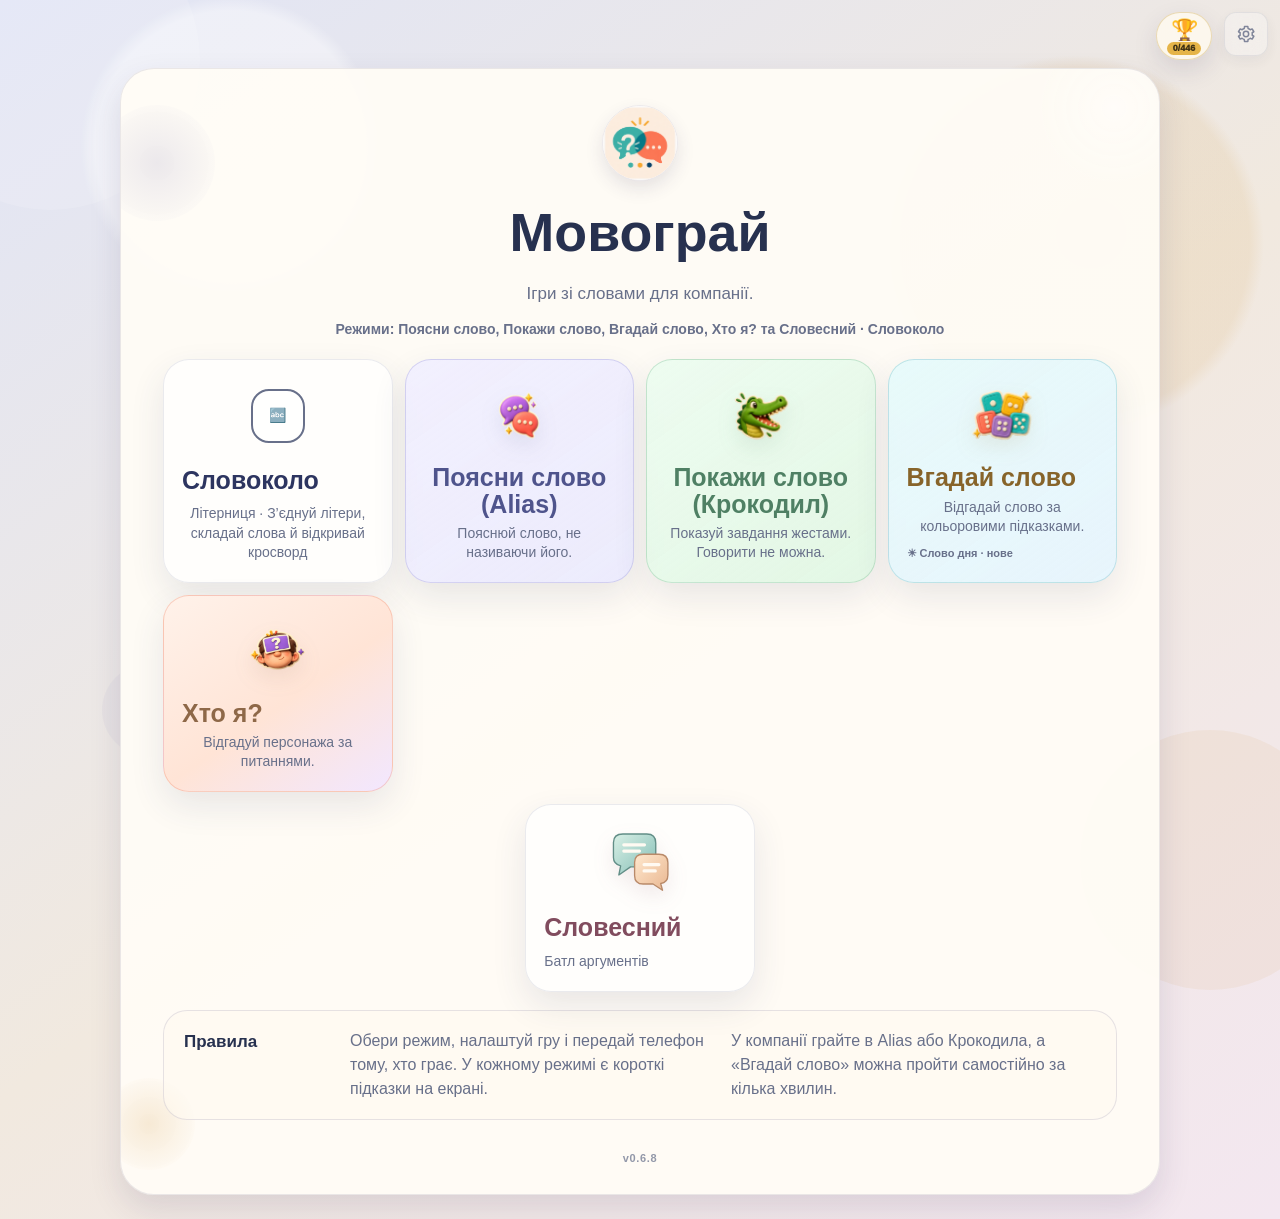
==== commit 275b0013: "Release 0.6.8: add Slovokolo with audited dictionaries and progression" ====
--- a/index.html
+++ b/index.html
@@ -13,15 +13,15 @@
   <meta name="apple-mobile-web-app-title" content="Мовограй" />
   <meta name="apple-mobile-web-app-status-bar-style" content="black-translucent" />
   <meta name="format-detection" content="telephone=no" />
-  <link rel="manifest" href="manifest.webmanifest?rev=0.6.7-20260920-c11" />
+  <link rel="manifest" href="manifest.webmanifest?rev=0.6.8-20261029" />
   <link rel="icon" type="image/png" href="favicon.png" />
   <link rel="icon" type="image/png" href="favicon-light.png" media="(prefers-color-scheme: light)" />
   <link rel="icon" type="image/png" href="favicon-dark.png" media="(prefers-color-scheme: dark)" />
   <link rel="apple-touch-icon" href="favicon-light.png" />
   <link rel="apple-touch-icon" sizes="180x180" href="favicon-light.png" />
-  <link rel="stylesheet" href="styles.css?rev=0.6.7-20260920-c11" />
-  <link rel="stylesheet" href="svitlohray.css?rev=0.6.7-20260920-c11" />
-  <link rel="stylesheet" href="slovesnyi.css?rev=0.6.7-20260920-c11" />
+  <link rel="stylesheet" href="styles.css?rev=0.6.8-20261029" />
+  <link rel="stylesheet" href="svitlohray.css?rev=0.6.8-20261029" />
+  <link rel="stylesheet" href="slovesnyi.css?rev=0.6.8-20261029" />
 </head>
 <body data-mode="explain" data-screen="menu">
   <div class="game-ambient-pattern" aria-hidden="true"></div>
@@ -33,7 +33,7 @@
   </button>
   <button id="menuAchievementsBtn" class="app-achievements-btn" type="button" aria-haspopup="dialog" aria-controls="achievementsModal" aria-label="Досягнення">
     <span class="app-achievements-icon" aria-hidden="true">🏆</span>
-    <span id="menuAchievementsProgress" class="app-achievements-badge">0/439</span>
+    <span id="menuAchievementsProgress" class="app-achievements-badge">0/446</span>
     <span id="menuAchievementsTitle" class="app-achievements-label">Досягнення</span>
     <span id="menuAchievementsProgressBar" hidden></span>
   </button>
@@ -167,7 +167,7 @@
               <p id="appLabsAchievementsEyebrow" class="app-settings-section-eyebrow">Achievements · Labs</p>
               <h4 id="appLabsAchievementsTitle">Нагороди й досягнення</h4>
             </div>
-            <strong id="appLabsAchievementsProgress" class="app-labs-achievements-progress">0/439</strong>
+            <strong id="appLabsAchievementsProgress" class="app-labs-achievements-progress">0/446</strong>
           </div>
           <p id="appLabsAchievementsCopy" class="app-labs-achievements-copy">Локальні нагороди зберігаються на цьому пристрої.</p>
           <button id="appLabsAchievementsOpenBtn" class="app-labs-achievements-open" type="button">Відкрити колекцію →</button>
@@ -196,7 +196,7 @@
         </div>
       </section>
       <p id="appSettingsNote" class="app-settings-note">Нові форми, рандомні кольори та окантовка працюють для великих карток слова в Alias і Крокодилі.</p>
-      <p id="appSettingsVersion" class="app-settings-version app-settings-version-unlock" role="button" tabindex="0" aria-label="Версія Мовограю">v0.6.7-c11</p>
+      <p id="appSettingsVersion" class="app-settings-version app-settings-version-unlock" role="button" tabindex="0" aria-label="Версія Мовограю">v0.6.8</p>
     </div>
   </div>
 
@@ -209,7 +209,7 @@
           <p id="achievementsModalEyebrow" class="app-settings-section-eyebrow">Вгадай слово</p>
           <h2 id="achievementsModalTitle">Досягнення</h2>
         </div>
-        <strong id="achievementsModalProgress" class="app-labs-achievements-progress">0/439</strong>
+        <strong id="achievementsModalProgress" class="app-labs-achievements-progress">0/446</strong>
       </div>
       <div class="achievements-modal-copy-block">
         <p id="achievementsModalCopy" class="achievements-modal-copy">Збирай нагороди за майстерність, серії, експерименти й кумедні ситуації у грі.</p>
@@ -259,6 +259,7 @@
     </div>
   </div>
   <main class="app">
+    <section id="slovokoloScreen" class="screen"></section>
     <section id="svitlohrayScreen" class="screen"></section>
     <section id="slovesnyiSetupScreen" class="screen slovesnyi-screen"></section>
     <section id="slovesnyiGameScreen" class="screen slovesnyi-screen"></section>
@@ -292,7 +293,7 @@
             </p>
           </div>
 
-          <p id="menuVersionInfo" class="menu-version-info">v0.6.7-c11</p>
+          <p id="menuVersionInfo" class="menu-version-info">v0.6.8</p>
         </div>
       </div>
     </section>
@@ -1160,14 +1161,19 @@
 
   <div id="appToast" class="app-toast" role="status" aria-live="polite" aria-atomic="true" hidden></div>
 
-  <script src="svitlohray-engine.js?rev=0.6.7-20260920-c11"></script>
-  <script src="svitlohray.js?rev=0.6.7-20260920-c11"></script>
-  <script src="slovesnyi-engine.js?rev=0.6.7-20260920-c11"></script>
-  <script src="slovesnyi.js?rev=0.6.7-20260920-c11"></script>
-  <script src="wordguess-session.js?rev=0.6.7-20260920-c11"></script>
-  <script src="new-mode-achievements.js?rev=0.6.7-20260920-c11"></script>
-  <script src="daily-word.js?rev=0.6.7-20260920-c11"></script>
-  <script src="daily-word-ui.js?rev=0.6.7-20260920-c11"></script>
-  <script src="app.js?rev=0.6.7-20260920-c11"></script>
+  <script src="svitlohray-engine.js?rev=0.6.8-20261029"></script>
+  <script src="svitlohray.js?rev=0.6.8-20261029"></script>
+  <script src="slovesnyi-engine.js?rev=0.6.8-20261029"></script>
+  <script src="slovesnyi.js?rev=0.6.8-20261029"></script>
+  <script src="wordguess-session.js?rev=0.6.8-20261029"></script>
+  <script src="new-mode-achievements.js?rev=0.6.8-20261029"></script>
+  <script src="daily-word.js?rev=0.6.8-20261029"></script>
+  <script src="daily-word-ui.js?rev=0.6.8-20261029"></script>
+  <script src="word-circle/levels.js?rev=0.6.8-20261029"></script>
+  <script src="word-circle/achievements.js?rev=0.6.8-20261029"></script>
+  <script src="word-circle/view.js?rev=0.6.8-20261029"></script>
+  <script src="word-circle/game.js?rev=0.6.8-20261029"></script>
+  <script src="word-circle/integration.js?rev=0.6.8-20261029"></script>
+  <script src="app.js?rev=0.6.8-20261029"></script>
 </body>
 </html>
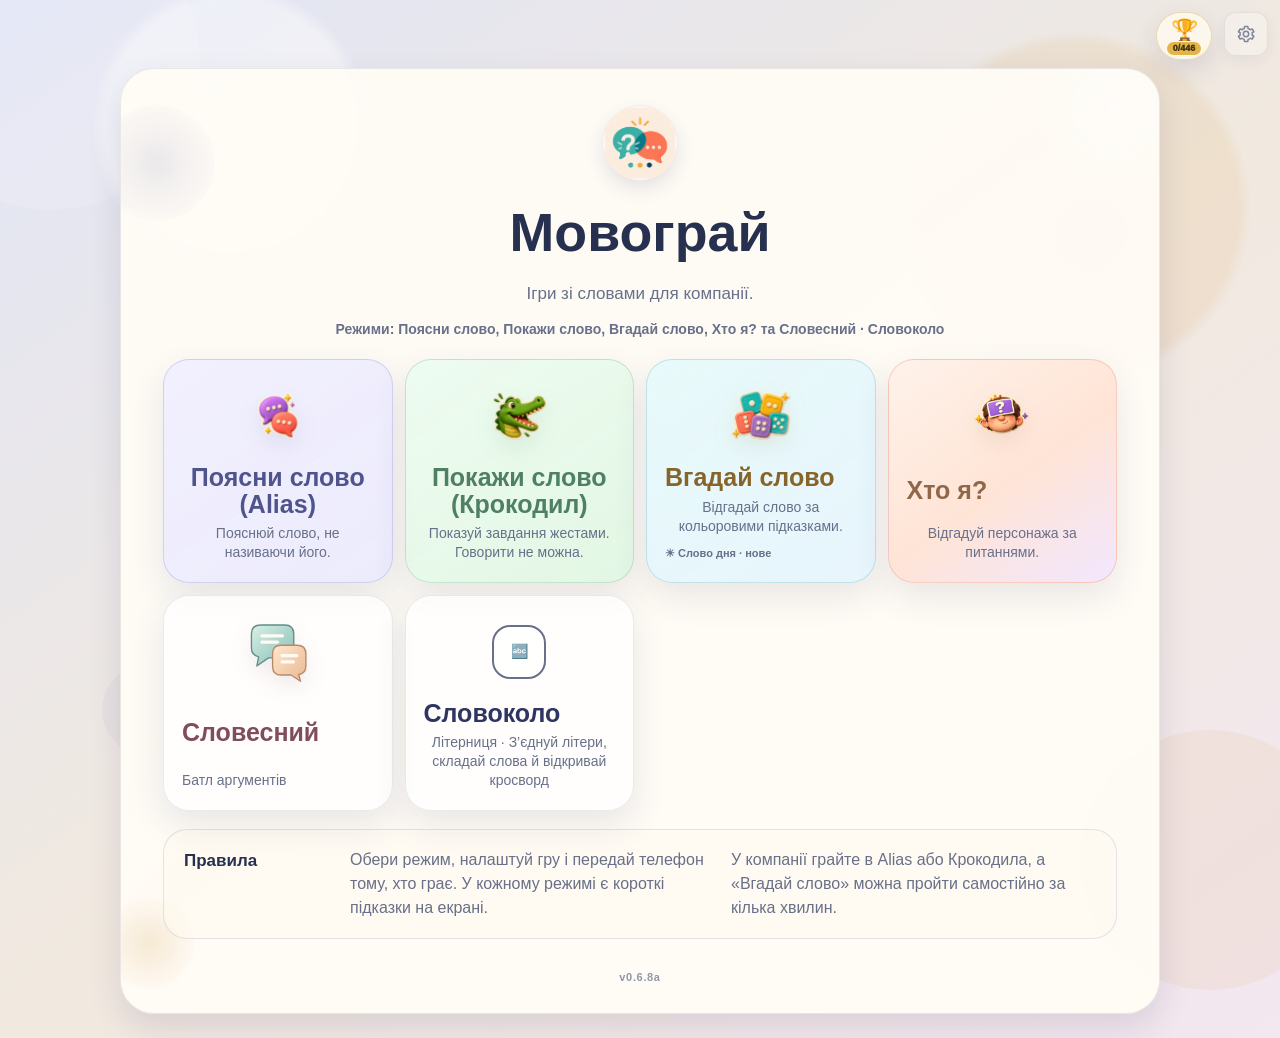
==== commit f2228268: "Release 0.6.8a: resize word circle, append menu card, preserve word feedback" ====
--- a/index.html
+++ b/index.html
@@ -13,15 +13,15 @@
   <meta name="apple-mobile-web-app-title" content="Мовограй" />
   <meta name="apple-mobile-web-app-status-bar-style" content="black-translucent" />
   <meta name="format-detection" content="telephone=no" />
-  <link rel="manifest" href="manifest.webmanifest?rev=0.6.8-20261029" />
+  <link rel="manifest" href="manifest.webmanifest?rev=0.6.8a-20261030" />
   <link rel="icon" type="image/png" href="favicon.png" />
   <link rel="icon" type="image/png" href="favicon-light.png" media="(prefers-color-scheme: light)" />
   <link rel="icon" type="image/png" href="favicon-dark.png" media="(prefers-color-scheme: dark)" />
   <link rel="apple-touch-icon" href="favicon-light.png" />
   <link rel="apple-touch-icon" sizes="180x180" href="favicon-light.png" />
-  <link rel="stylesheet" href="styles.css?rev=0.6.8-20261029" />
-  <link rel="stylesheet" href="svitlohray.css?rev=0.6.8-20261029" />
-  <link rel="stylesheet" href="slovesnyi.css?rev=0.6.8-20261029" />
+  <link rel="stylesheet" href="styles.css?rev=0.6.8a-20261030" />
+  <link rel="stylesheet" href="svitlohray.css?rev=0.6.8a-20261030" />
+  <link rel="stylesheet" href="slovesnyi.css?rev=0.6.8a-20261030" />
 </head>
 <body data-mode="explain" data-screen="menu">
   <div class="game-ambient-pattern" aria-hidden="true"></div>
@@ -196,7 +196,7 @@
         </div>
       </section>
       <p id="appSettingsNote" class="app-settings-note">Нові форми, рандомні кольори та окантовка працюють для великих карток слова в Alias і Крокодилі.</p>
-      <p id="appSettingsVersion" class="app-settings-version app-settings-version-unlock" role="button" tabindex="0" aria-label="Версія Мовограю">v0.6.8</p>
+      <p id="appSettingsVersion" class="app-settings-version app-settings-version-unlock" role="button" tabindex="0" aria-label="Версія Мовограю">v0.6.8a</p>
     </div>
   </div>
 
@@ -293,7 +293,7 @@
             </p>
           </div>
 
-          <p id="menuVersionInfo" class="menu-version-info">v0.6.8</p>
+          <p id="menuVersionInfo" class="menu-version-info">v0.6.8a</p>
         </div>
       </div>
     </section>
@@ -1161,19 +1161,19 @@
 
   <div id="appToast" class="app-toast" role="status" aria-live="polite" aria-atomic="true" hidden></div>
 
-  <script src="svitlohray-engine.js?rev=0.6.8-20261029"></script>
-  <script src="svitlohray.js?rev=0.6.8-20261029"></script>
-  <script src="slovesnyi-engine.js?rev=0.6.8-20261029"></script>
-  <script src="slovesnyi.js?rev=0.6.8-20261029"></script>
-  <script src="wordguess-session.js?rev=0.6.8-20261029"></script>
-  <script src="new-mode-achievements.js?rev=0.6.8-20261029"></script>
-  <script src="daily-word.js?rev=0.6.8-20261029"></script>
-  <script src="daily-word-ui.js?rev=0.6.8-20261029"></script>
-  <script src="word-circle/levels.js?rev=0.6.8-20261029"></script>
-  <script src="word-circle/achievements.js?rev=0.6.8-20261029"></script>
-  <script src="word-circle/view.js?rev=0.6.8-20261029"></script>
-  <script src="word-circle/game.js?rev=0.6.8-20261029"></script>
-  <script src="word-circle/integration.js?rev=0.6.8-20261029"></script>
-  <script src="app.js?rev=0.6.8-20261029"></script>
+  <script src="svitlohray-engine.js?rev=0.6.8a-20261030"></script>
+  <script src="svitlohray.js?rev=0.6.8a-20261030"></script>
+  <script src="slovesnyi-engine.js?rev=0.6.8a-20261030"></script>
+  <script src="slovesnyi.js?rev=0.6.8a-20261030"></script>
+  <script src="wordguess-session.js?rev=0.6.8a-20261030"></script>
+  <script src="new-mode-achievements.js?rev=0.6.8a-20261030"></script>
+  <script src="daily-word.js?rev=0.6.8a-20261030"></script>
+  <script src="daily-word-ui.js?rev=0.6.8a-20261030"></script>
+  <script src="word-circle/levels.js?rev=0.6.8a-20261030"></script>
+  <script src="word-circle/achievements.js?rev=0.6.8a-20261030"></script>
+  <script src="word-circle/view.js?rev=0.6.8a-20261030"></script>
+  <script src="word-circle/game.js?rev=0.6.8a-20261030"></script>
+  <script src="word-circle/integration.js?rev=0.6.8a-20261030"></script>
+  <script src="app.js?rev=0.6.8a-20261030"></script>
 </body>
 </html>
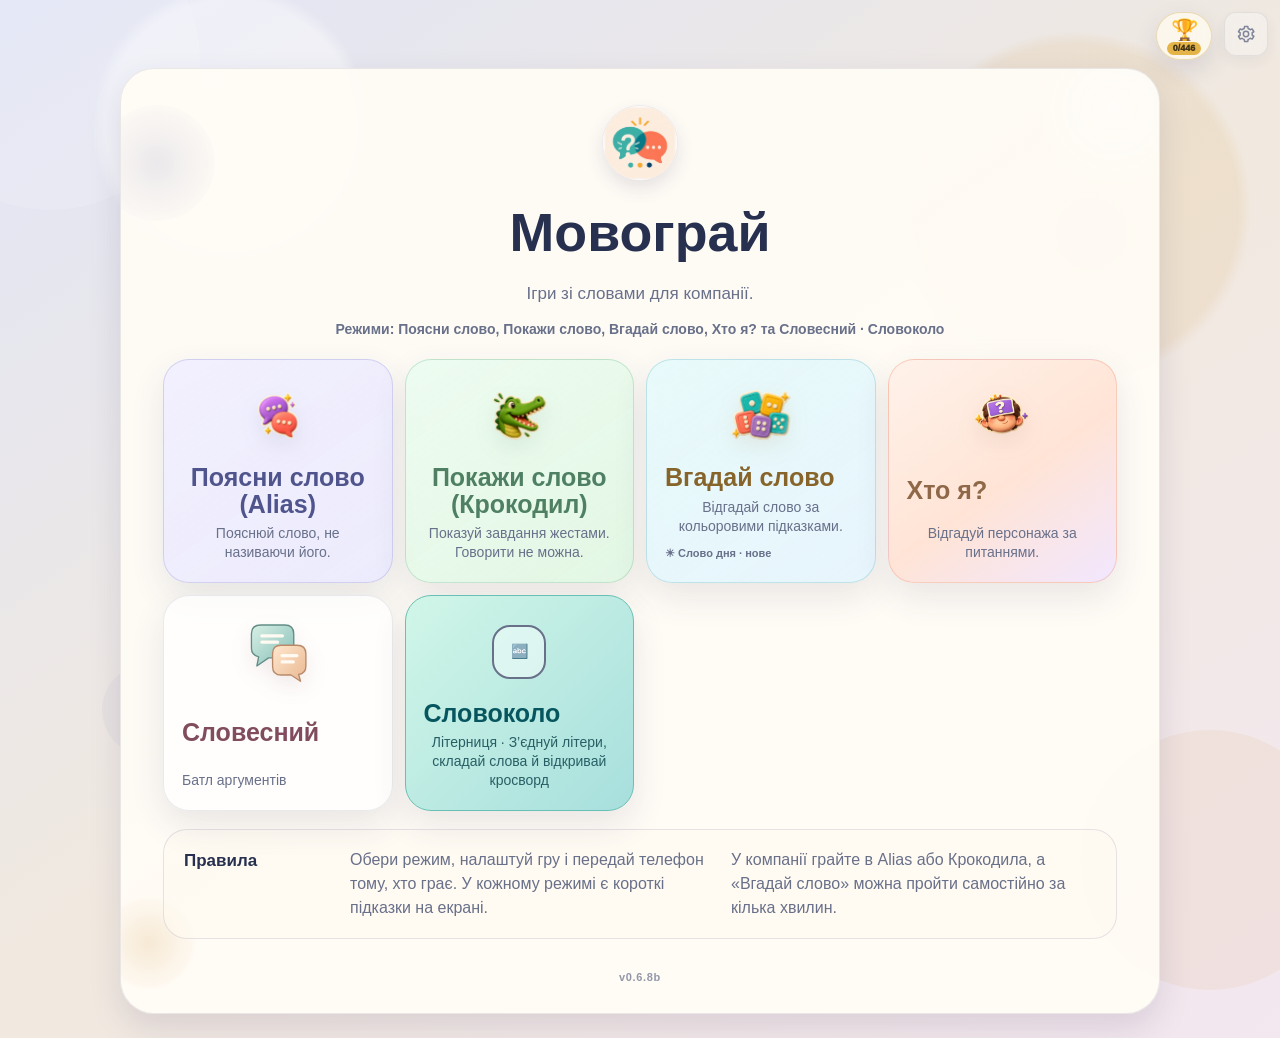
==== commit 12a2e339: "Release 0.6.8b: give Slovokolo a mint and turquoise palette" ====
--- a/index.html
+++ b/index.html
@@ -13,15 +13,15 @@
   <meta name="apple-mobile-web-app-title" content="Мовограй" />
   <meta name="apple-mobile-web-app-status-bar-style" content="black-translucent" />
   <meta name="format-detection" content="telephone=no" />
-  <link rel="manifest" href="manifest.webmanifest?rev=0.6.8a-20261030" />
+  <link rel="manifest" href="manifest.webmanifest?rev=0.6.8b-20261030" />
   <link rel="icon" type="image/png" href="favicon.png" />
   <link rel="icon" type="image/png" href="favicon-light.png" media="(prefers-color-scheme: light)" />
   <link rel="icon" type="image/png" href="favicon-dark.png" media="(prefers-color-scheme: dark)" />
   <link rel="apple-touch-icon" href="favicon-light.png" />
   <link rel="apple-touch-icon" sizes="180x180" href="favicon-light.png" />
-  <link rel="stylesheet" href="styles.css?rev=0.6.8a-20261030" />
-  <link rel="stylesheet" href="svitlohray.css?rev=0.6.8a-20261030" />
-  <link rel="stylesheet" href="slovesnyi.css?rev=0.6.8a-20261030" />
+  <link rel="stylesheet" href="styles.css?rev=0.6.8b-20261030" />
+  <link rel="stylesheet" href="svitlohray.css?rev=0.6.8b-20261030" />
+  <link rel="stylesheet" href="slovesnyi.css?rev=0.6.8b-20261030" />
 </head>
 <body data-mode="explain" data-screen="menu">
   <div class="game-ambient-pattern" aria-hidden="true"></div>
@@ -196,7 +196,7 @@
         </div>
       </section>
       <p id="appSettingsNote" class="app-settings-note">Нові форми, рандомні кольори та окантовка працюють для великих карток слова в Alias і Крокодилі.</p>
-      <p id="appSettingsVersion" class="app-settings-version app-settings-version-unlock" role="button" tabindex="0" aria-label="Версія Мовограю">v0.6.8a</p>
+      <p id="appSettingsVersion" class="app-settings-version app-settings-version-unlock" role="button" tabindex="0" aria-label="Версія Мовограю">v0.6.8b</p>
     </div>
   </div>
 
@@ -293,7 +293,7 @@
             </p>
           </div>
 
-          <p id="menuVersionInfo" class="menu-version-info">v0.6.8a</p>
+          <p id="menuVersionInfo" class="menu-version-info">v0.6.8b</p>
         </div>
       </div>
     </section>
@@ -1161,19 +1161,19 @@
 
   <div id="appToast" class="app-toast" role="status" aria-live="polite" aria-atomic="true" hidden></div>
 
-  <script src="svitlohray-engine.js?rev=0.6.8a-20261030"></script>
-  <script src="svitlohray.js?rev=0.6.8a-20261030"></script>
-  <script src="slovesnyi-engine.js?rev=0.6.8a-20261030"></script>
-  <script src="slovesnyi.js?rev=0.6.8a-20261030"></script>
-  <script src="wordguess-session.js?rev=0.6.8a-20261030"></script>
-  <script src="new-mode-achievements.js?rev=0.6.8a-20261030"></script>
-  <script src="daily-word.js?rev=0.6.8a-20261030"></script>
-  <script src="daily-word-ui.js?rev=0.6.8a-20261030"></script>
-  <script src="word-circle/levels.js?rev=0.6.8a-20261030"></script>
-  <script src="word-circle/achievements.js?rev=0.6.8a-20261030"></script>
-  <script src="word-circle/view.js?rev=0.6.8a-20261030"></script>
-  <script src="word-circle/game.js?rev=0.6.8a-20261030"></script>
-  <script src="word-circle/integration.js?rev=0.6.8a-20261030"></script>
-  <script src="app.js?rev=0.6.8a-20261030"></script>
+  <script src="svitlohray-engine.js?rev=0.6.8b-20261030"></script>
+  <script src="svitlohray.js?rev=0.6.8b-20261030"></script>
+  <script src="slovesnyi-engine.js?rev=0.6.8b-20261030"></script>
+  <script src="slovesnyi.js?rev=0.6.8b-20261030"></script>
+  <script src="wordguess-session.js?rev=0.6.8b-20261030"></script>
+  <script src="new-mode-achievements.js?rev=0.6.8b-20261030"></script>
+  <script src="daily-word.js?rev=0.6.8b-20261030"></script>
+  <script src="daily-word-ui.js?rev=0.6.8b-20261030"></script>
+  <script src="word-circle/levels.js?rev=0.6.8b-20261030"></script>
+  <script src="word-circle/achievements.js?rev=0.6.8b-20261030"></script>
+  <script src="word-circle/view.js?rev=0.6.8b-20261030"></script>
+  <script src="word-circle/game.js?rev=0.6.8b-20261030"></script>
+  <script src="word-circle/integration.js?rev=0.6.8b-20261030"></script>
+  <script src="app.js?rev=0.6.8b-20261030"></script>
 </body>
 </html>
--- a/styles.css
+++ b/styles.css
@@ -17843,3 +17843,24 @@
     font-size: 11px;
   }
 }
+
+/* Slovokolo — mint and turquoise identity. */
+#menuScreen .mode-card-slovokolo {
+  --mode-card-bg: linear-gradient(135deg, #d1f6e8, #a7dfdd);
+  --mode-card-hover: linear-gradient(135deg, #c0f2df, #91d8d5);
+  --mode-card-border: #68bfb3;
+  --mode-card-title: #07565f;
+  --mode-card-shadow: rgba(20, 115, 107, .18);
+  background: var(--mode-card-bg) !important;
+  border-color: var(--mode-card-border);
+}
+#menuScreen .mode-card-slovokolo strong { color: var(--mode-card-title); }
+#menuScreen .mode-card-slovokolo .mode-card-description { color: #285f65; }
+#menuScreen .mode-card-slovokolo:hover { background: var(--mode-card-hover) !important; }
+body[data-theme="dark"] #menuScreen .mode-card-slovokolo {
+  --mode-card-bg: linear-gradient(135deg, #164c49, #153c4b);
+  --mode-card-hover: linear-gradient(135deg, #1c6058, #1c4c59);
+  --mode-card-border: #438e85;
+  --mode-card-title: #b4f5df;
+}
+body[data-theme="dark"] #menuScreen .mode-card-slovokolo .mode-card-description { color: #b6dcd5; }
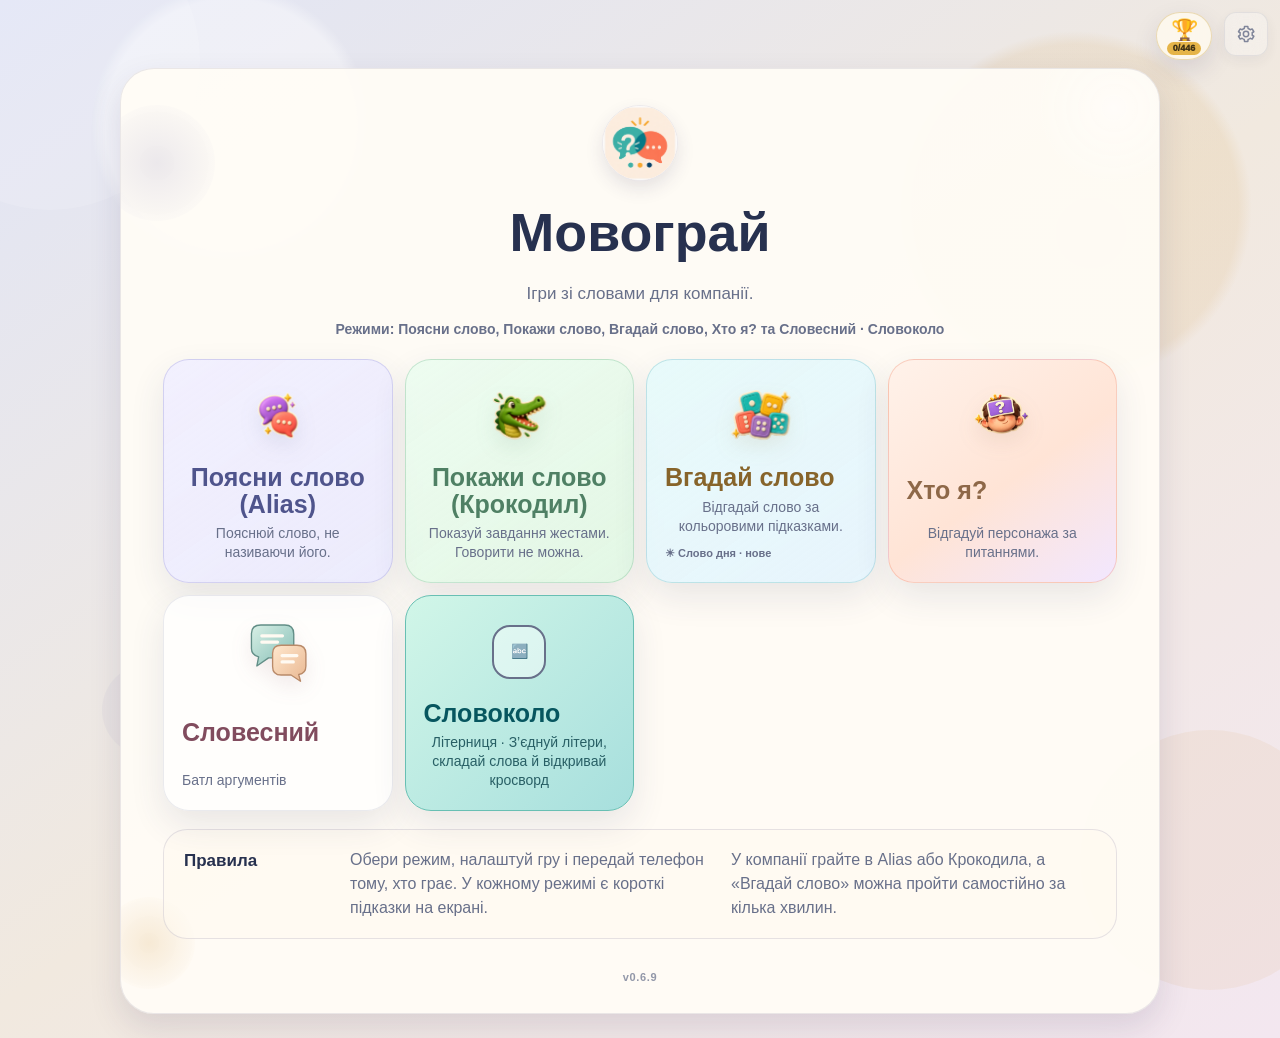
==== commit f8854fbe: "Release 0.6.9: diversify word circles, explain words and give bonuses a purpose" ====
--- a/index.html
+++ b/index.html
@@ -13,15 +13,15 @@
   <meta name="apple-mobile-web-app-title" content="Мовограй" />
   <meta name="apple-mobile-web-app-status-bar-style" content="black-translucent" />
   <meta name="format-detection" content="telephone=no" />
-  <link rel="manifest" href="manifest.webmanifest?rev=0.6.8b-20261030" />
+  <link rel="manifest" href="manifest.webmanifest?rev=0.6.9-20261031" />
   <link rel="icon" type="image/png" href="favicon.png" />
   <link rel="icon" type="image/png" href="favicon-light.png" media="(prefers-color-scheme: light)" />
   <link rel="icon" type="image/png" href="favicon-dark.png" media="(prefers-color-scheme: dark)" />
   <link rel="apple-touch-icon" href="favicon-light.png" />
   <link rel="apple-touch-icon" sizes="180x180" href="favicon-light.png" />
-  <link rel="stylesheet" href="styles.css?rev=0.6.8b-20261030" />
-  <link rel="stylesheet" href="svitlohray.css?rev=0.6.8b-20261030" />
-  <link rel="stylesheet" href="slovesnyi.css?rev=0.6.8b-20261030" />
+  <link rel="stylesheet" href="styles.css?rev=0.6.9-20261031" />
+  <link rel="stylesheet" href="svitlohray.css?rev=0.6.9-20261031" />
+  <link rel="stylesheet" href="slovesnyi.css?rev=0.6.9-20261031" />
 </head>
 <body data-mode="explain" data-screen="menu">
   <div class="game-ambient-pattern" aria-hidden="true"></div>
@@ -196,7 +196,7 @@
         </div>
       </section>
       <p id="appSettingsNote" class="app-settings-note">Нові форми, рандомні кольори та окантовка працюють для великих карток слова в Alias і Крокодилі.</p>
-      <p id="appSettingsVersion" class="app-settings-version app-settings-version-unlock" role="button" tabindex="0" aria-label="Версія Мовограю">v0.6.8b</p>
+      <p id="appSettingsVersion" class="app-settings-version app-settings-version-unlock" role="button" tabindex="0" aria-label="Версія Мовограю">v0.6.9</p>
     </div>
   </div>
 
@@ -293,7 +293,7 @@
             </p>
           </div>
 
-          <p id="menuVersionInfo" class="menu-version-info">v0.6.8b</p>
+          <p id="menuVersionInfo" class="menu-version-info">v0.6.9</p>
         </div>
       </div>
     </section>
@@ -1161,19 +1161,20 @@
 
   <div id="appToast" class="app-toast" role="status" aria-live="polite" aria-atomic="true" hidden></div>
 
-  <script src="svitlohray-engine.js?rev=0.6.8b-20261030"></script>
-  <script src="svitlohray.js?rev=0.6.8b-20261030"></script>
-  <script src="slovesnyi-engine.js?rev=0.6.8b-20261030"></script>
-  <script src="slovesnyi.js?rev=0.6.8b-20261030"></script>
-  <script src="wordguess-session.js?rev=0.6.8b-20261030"></script>
-  <script src="new-mode-achievements.js?rev=0.6.8b-20261030"></script>
-  <script src="daily-word.js?rev=0.6.8b-20261030"></script>
-  <script src="daily-word-ui.js?rev=0.6.8b-20261030"></script>
-  <script src="word-circle/levels.js?rev=0.6.8b-20261030"></script>
-  <script src="word-circle/achievements.js?rev=0.6.8b-20261030"></script>
-  <script src="word-circle/view.js?rev=0.6.8b-20261030"></script>
-  <script src="word-circle/game.js?rev=0.6.8b-20261030"></script>
-  <script src="word-circle/integration.js?rev=0.6.8b-20261030"></script>
-  <script src="app.js?rev=0.6.8b-20261030"></script>
+  <script src="svitlohray-engine.js?rev=0.6.9-20261031"></script>
+  <script src="svitlohray.js?rev=0.6.9-20261031"></script>
+  <script src="slovesnyi-engine.js?rev=0.6.9-20261031"></script>
+  <script src="slovesnyi.js?rev=0.6.9-20261031"></script>
+  <script src="wordguess-session.js?rev=0.6.9-20261031"></script>
+  <script src="new-mode-achievements.js?rev=0.6.9-20261031"></script>
+  <script src="daily-word.js?rev=0.6.9-20261031"></script>
+  <script src="daily-word-ui.js?rev=0.6.9-20261031"></script>
+  <script src="word-circle/levels.js?rev=0.6.9-20261031"></script>
+  <script src="word-circle/achievements.js?rev=0.6.9-20261031"></script>
+  <script src="word-circle/view.js?rev=0.6.9-20261031"></script>
+  <script src="word-circle/definitions.js?rev=0.6.9-20261031"></script>
+<script src="word-circle/game.js?rev=0.6.9-20261031"></script>
+  <script src="word-circle/integration.js?rev=0.6.9-20261031"></script>
+  <script src="app.js?rev=0.6.9-20261031"></script>
 </body>
 </html>
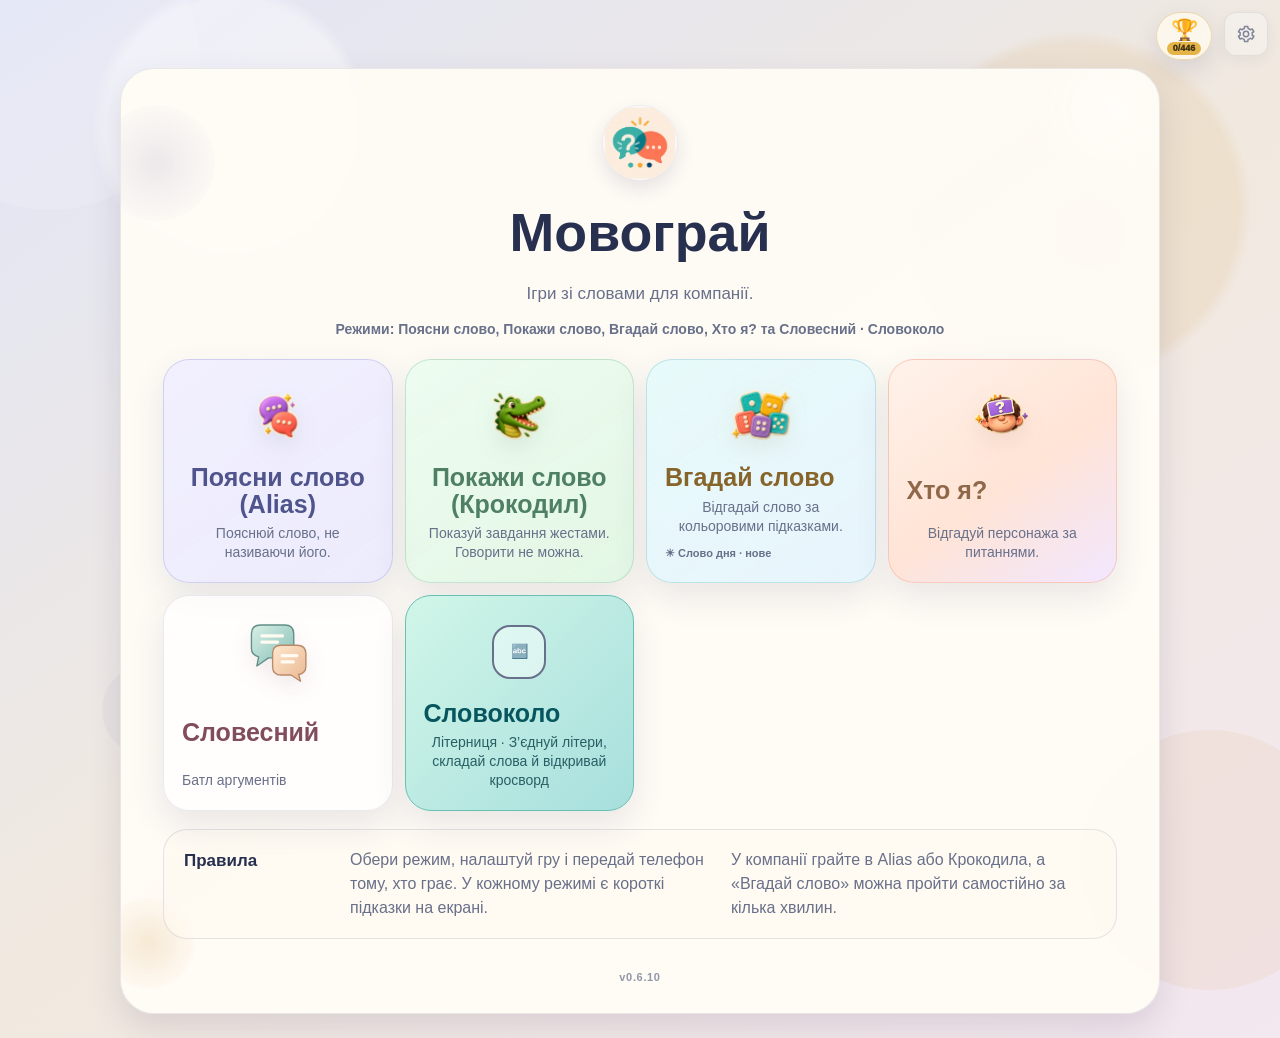
==== commit 233701f6: "Release 0.6.10: grade word difficulty, multiply rewards and mask dictionary cards" ====
--- a/index.html
+++ b/index.html
@@ -13,15 +13,15 @@
   <meta name="apple-mobile-web-app-title" content="Мовограй" />
   <meta name="apple-mobile-web-app-status-bar-style" content="black-translucent" />
   <meta name="format-detection" content="telephone=no" />
-  <link rel="manifest" href="manifest.webmanifest?rev=0.6.9-20261031" />
+  <link rel="manifest" href="manifest.webmanifest?rev=0.6.10-20261031" />
   <link rel="icon" type="image/png" href="favicon.png" />
   <link rel="icon" type="image/png" href="favicon-light.png" media="(prefers-color-scheme: light)" />
   <link rel="icon" type="image/png" href="favicon-dark.png" media="(prefers-color-scheme: dark)" />
   <link rel="apple-touch-icon" href="favicon-light.png" />
   <link rel="apple-touch-icon" sizes="180x180" href="favicon-light.png" />
-  <link rel="stylesheet" href="styles.css?rev=0.6.9-20261031" />
-  <link rel="stylesheet" href="svitlohray.css?rev=0.6.9-20261031" />
-  <link rel="stylesheet" href="slovesnyi.css?rev=0.6.9-20261031" />
+  <link rel="stylesheet" href="styles.css?rev=0.6.10-20261031" />
+  <link rel="stylesheet" href="svitlohray.css?rev=0.6.10-20261031" />
+  <link rel="stylesheet" href="slovesnyi.css?rev=0.6.10-20261031" />
 </head>
 <body data-mode="explain" data-screen="menu">
   <div class="game-ambient-pattern" aria-hidden="true"></div>
@@ -196,7 +196,7 @@
         </div>
       </section>
       <p id="appSettingsNote" class="app-settings-note">Нові форми, рандомні кольори та окантовка працюють для великих карток слова в Alias і Крокодилі.</p>
-      <p id="appSettingsVersion" class="app-settings-version app-settings-version-unlock" role="button" tabindex="0" aria-label="Версія Мовограю">v0.6.9</p>
+      <p id="appSettingsVersion" class="app-settings-version app-settings-version-unlock" role="button" tabindex="0" aria-label="Версія Мовограю">v0.6.10</p>
     </div>
   </div>
 
@@ -293,7 +293,7 @@
             </p>
           </div>
 
-          <p id="menuVersionInfo" class="menu-version-info">v0.6.9</p>
+          <p id="menuVersionInfo" class="menu-version-info">v0.6.10</p>
         </div>
       </div>
     </section>
@@ -1161,20 +1161,21 @@
 
   <div id="appToast" class="app-toast" role="status" aria-live="polite" aria-atomic="true" hidden></div>
 
-  <script src="svitlohray-engine.js?rev=0.6.9-20261031"></script>
-  <script src="svitlohray.js?rev=0.6.9-20261031"></script>
-  <script src="slovesnyi-engine.js?rev=0.6.9-20261031"></script>
-  <script src="slovesnyi.js?rev=0.6.9-20261031"></script>
-  <script src="wordguess-session.js?rev=0.6.9-20261031"></script>
-  <script src="new-mode-achievements.js?rev=0.6.9-20261031"></script>
-  <script src="daily-word.js?rev=0.6.9-20261031"></script>
-  <script src="daily-word-ui.js?rev=0.6.9-20261031"></script>
-  <script src="word-circle/levels.js?rev=0.6.9-20261031"></script>
-  <script src="word-circle/achievements.js?rev=0.6.9-20261031"></script>
-  <script src="word-circle/view.js?rev=0.6.9-20261031"></script>
-  <script src="word-circle/definitions.js?rev=0.6.9-20261031"></script>
-<script src="word-circle/game.js?rev=0.6.9-20261031"></script>
-  <script src="word-circle/integration.js?rev=0.6.9-20261031"></script>
-  <script src="app.js?rev=0.6.9-20261031"></script>
+  <script src="svitlohray-engine.js?rev=0.6.10-20261031"></script>
+  <script src="svitlohray.js?rev=0.6.10-20261031"></script>
+  <script src="slovesnyi-engine.js?rev=0.6.10-20261031"></script>
+  <script src="slovesnyi.js?rev=0.6.10-20261031"></script>
+  <script src="wordguess-session.js?rev=0.6.10-20261031"></script>
+  <script src="new-mode-achievements.js?rev=0.6.10-20261031"></script>
+  <script src="daily-word.js?rev=0.6.10-20261031"></script>
+  <script src="daily-word-ui.js?rev=0.6.10-20261031"></script>
+  <script src="word-circle/levels.js?rev=0.6.10-20261031"></script>
+  <script src="word-circle/achievements.js?rev=0.6.10-20261031"></script>
+  <script src="word-circle/view.js?rev=0.6.10-20261031"></script>
+  <script src="word-circle/difficulty.js?rev=0.6.10-20261031"></script>
+<script src="word-circle/definitions.js?rev=0.6.10-20261031"></script>
+<script src="word-circle/game.js?rev=0.6.10-20261031"></script>
+  <script src="word-circle/integration.js?rev=0.6.10-20261031"></script>
+  <script src="app.js?rev=0.6.10-20261031"></script>
 </body>
 </html>
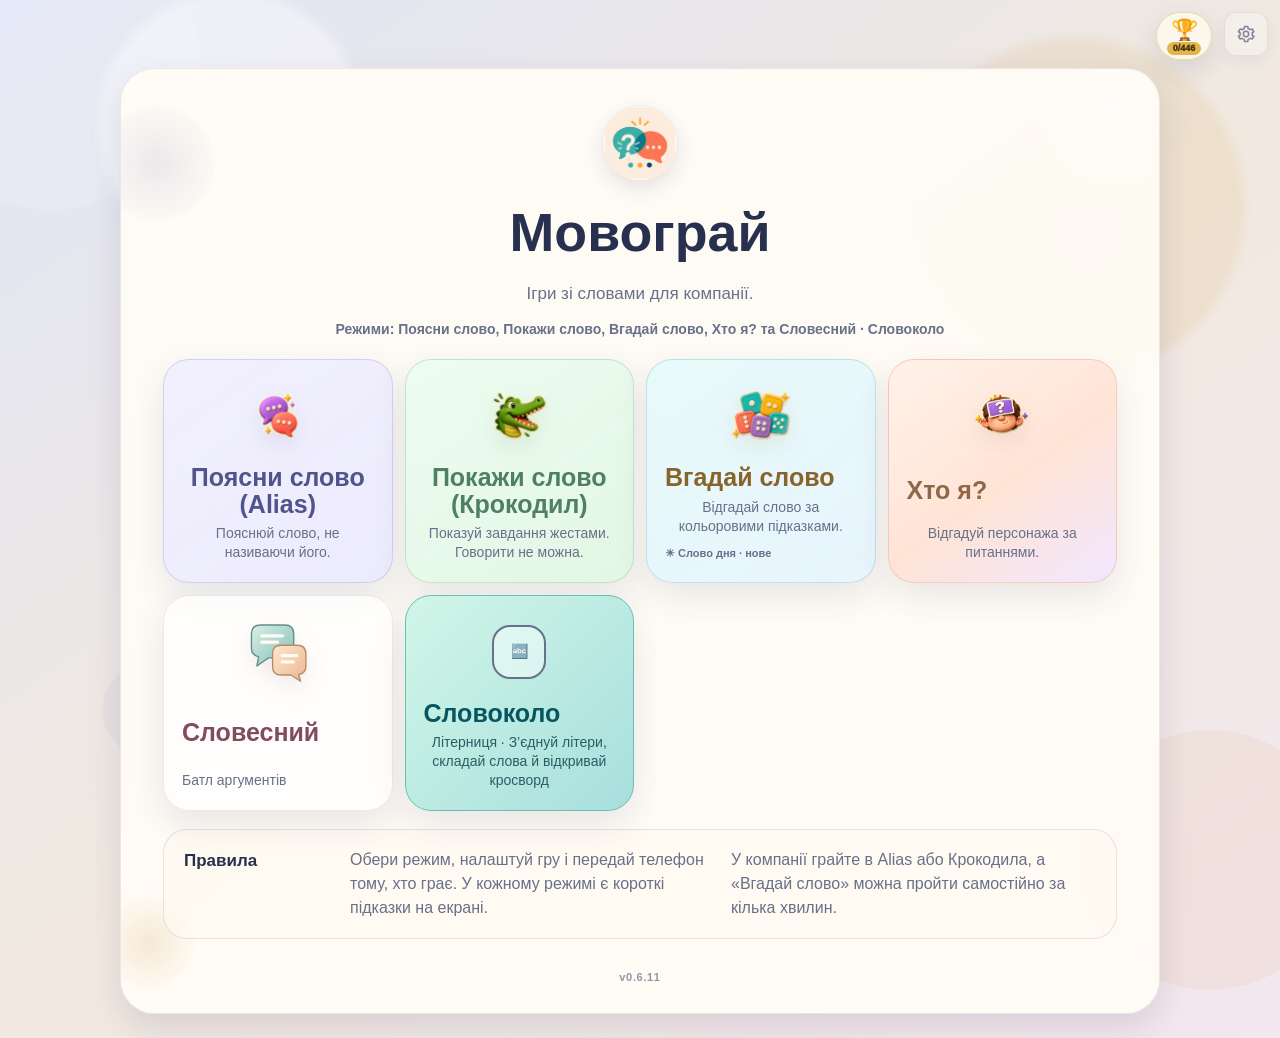
==== commit ffcd5b44: "Release 0.6.11: keep long word variants out of required crossword answers" ====
--- a/index.html
+++ b/index.html
@@ -13,15 +13,15 @@
   <meta name="apple-mobile-web-app-title" content="Мовограй" />
   <meta name="apple-mobile-web-app-status-bar-style" content="black-translucent" />
   <meta name="format-detection" content="telephone=no" />
-  <link rel="manifest" href="manifest.webmanifest?rev=0.6.10-20261031" />
+  <link rel="manifest" href="manifest.webmanifest?rev=0.6.11-20261031" />
   <link rel="icon" type="image/png" href="favicon.png" />
   <link rel="icon" type="image/png" href="favicon-light.png" media="(prefers-color-scheme: light)" />
   <link rel="icon" type="image/png" href="favicon-dark.png" media="(prefers-color-scheme: dark)" />
   <link rel="apple-touch-icon" href="favicon-light.png" />
   <link rel="apple-touch-icon" sizes="180x180" href="favicon-light.png" />
-  <link rel="stylesheet" href="styles.css?rev=0.6.10-20261031" />
-  <link rel="stylesheet" href="svitlohray.css?rev=0.6.10-20261031" />
-  <link rel="stylesheet" href="slovesnyi.css?rev=0.6.10-20261031" />
+  <link rel="stylesheet" href="styles.css?rev=0.6.11-20261031" />
+  <link rel="stylesheet" href="svitlohray.css?rev=0.6.11-20261031" />
+  <link rel="stylesheet" href="slovesnyi.css?rev=0.6.11-20261031" />
 </head>
 <body data-mode="explain" data-screen="menu">
   <div class="game-ambient-pattern" aria-hidden="true"></div>
@@ -196,7 +196,7 @@
         </div>
       </section>
       <p id="appSettingsNote" class="app-settings-note">Нові форми, рандомні кольори та окантовка працюють для великих карток слова в Alias і Крокодилі.</p>
-      <p id="appSettingsVersion" class="app-settings-version app-settings-version-unlock" role="button" tabindex="0" aria-label="Версія Мовограю">v0.6.10</p>
+      <p id="appSettingsVersion" class="app-settings-version app-settings-version-unlock" role="button" tabindex="0" aria-label="Версія Мовограю">v0.6.11</p>
     </div>
   </div>
 
@@ -293,7 +293,7 @@
             </p>
           </div>
 
-          <p id="menuVersionInfo" class="menu-version-info">v0.6.10</p>
+          <p id="menuVersionInfo" class="menu-version-info">v0.6.11</p>
         </div>
       </div>
     </section>
@@ -1161,21 +1161,21 @@
 
   <div id="appToast" class="app-toast" role="status" aria-live="polite" aria-atomic="true" hidden></div>
 
-  <script src="svitlohray-engine.js?rev=0.6.10-20261031"></script>
-  <script src="svitlohray.js?rev=0.6.10-20261031"></script>
-  <script src="slovesnyi-engine.js?rev=0.6.10-20261031"></script>
-  <script src="slovesnyi.js?rev=0.6.10-20261031"></script>
-  <script src="wordguess-session.js?rev=0.6.10-20261031"></script>
-  <script src="new-mode-achievements.js?rev=0.6.10-20261031"></script>
-  <script src="daily-word.js?rev=0.6.10-20261031"></script>
-  <script src="daily-word-ui.js?rev=0.6.10-20261031"></script>
-  <script src="word-circle/levels.js?rev=0.6.10-20261031"></script>
-  <script src="word-circle/achievements.js?rev=0.6.10-20261031"></script>
-  <script src="word-circle/view.js?rev=0.6.10-20261031"></script>
-  <script src="word-circle/difficulty.js?rev=0.6.10-20261031"></script>
-<script src="word-circle/definitions.js?rev=0.6.10-20261031"></script>
-<script src="word-circle/game.js?rev=0.6.10-20261031"></script>
-  <script src="word-circle/integration.js?rev=0.6.10-20261031"></script>
-  <script src="app.js?rev=0.6.10-20261031"></script>
+  <script src="svitlohray-engine.js?rev=0.6.11-20261031"></script>
+  <script src="svitlohray.js?rev=0.6.11-20261031"></script>
+  <script src="slovesnyi-engine.js?rev=0.6.11-20261031"></script>
+  <script src="slovesnyi.js?rev=0.6.11-20261031"></script>
+  <script src="wordguess-session.js?rev=0.6.11-20261031"></script>
+  <script src="new-mode-achievements.js?rev=0.6.11-20261031"></script>
+  <script src="daily-word.js?rev=0.6.11-20261031"></script>
+  <script src="daily-word-ui.js?rev=0.6.11-20261031"></script>
+  <script src="word-circle/levels.js?rev=0.6.11-20261031"></script>
+  <script src="word-circle/achievements.js?rev=0.6.11-20261031"></script>
+  <script src="word-circle/view.js?rev=0.6.11-20261031"></script>
+  <script src="word-circle/difficulty.js?rev=0.6.11-20261031"></script>
+<script src="word-circle/definitions.js?rev=0.6.11-20261031"></script>
+<script src="word-circle/game.js?rev=0.6.11-20261031"></script>
+  <script src="word-circle/integration.js?rev=0.6.11-20261031"></script>
+  <script src="app.js?rev=0.6.11-20261031"></script>
 </body>
 </html>
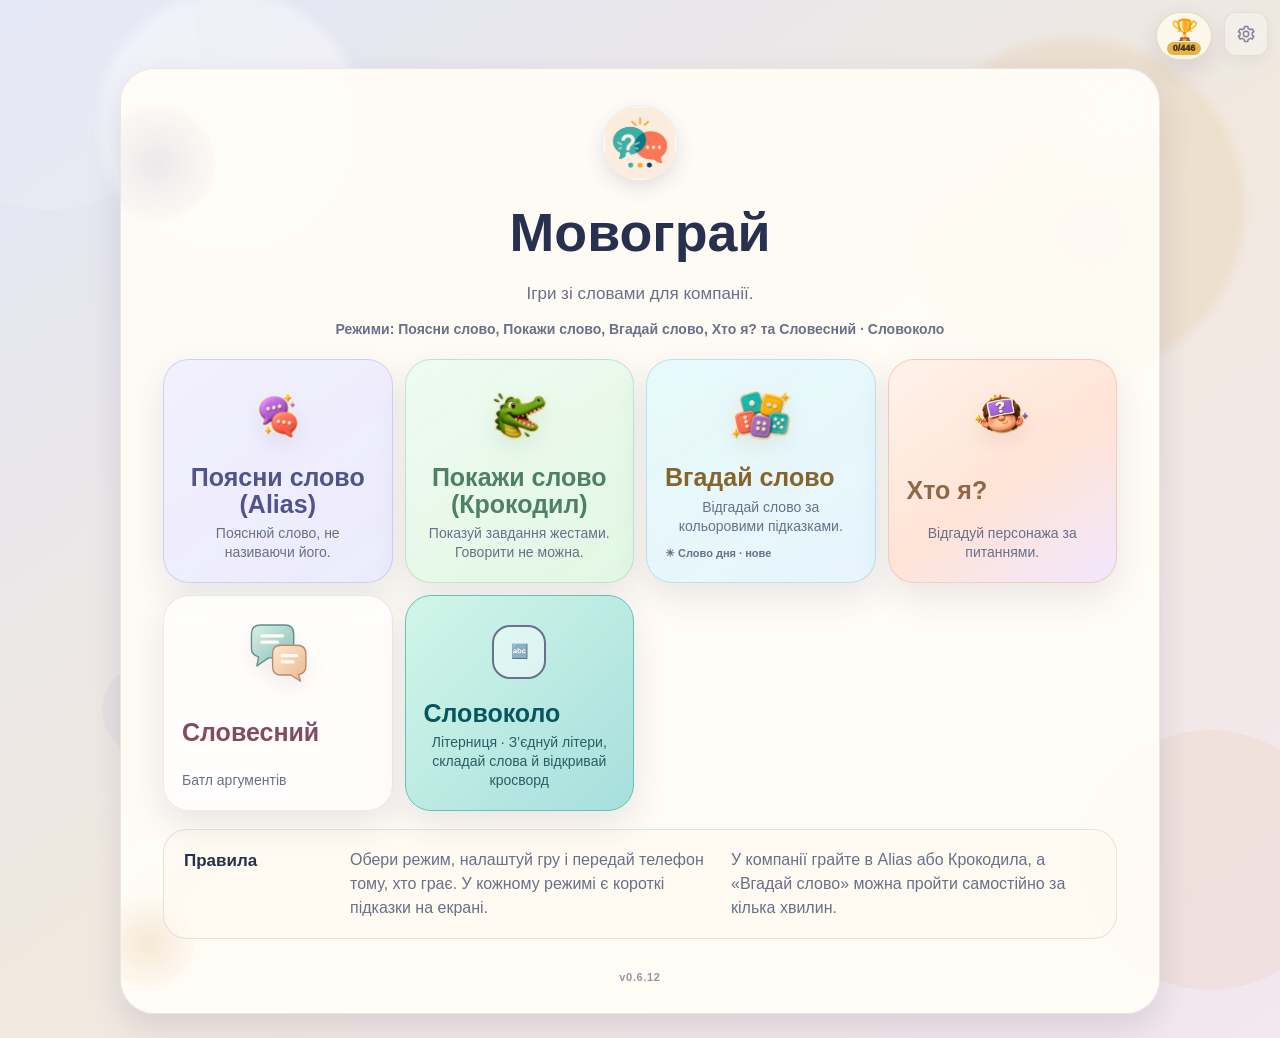
==== commit 046c2596: "Release 0.6.12: accept exact dictionary headwords and cache verified definitions" ====
--- a/index.html
+++ b/index.html
@@ -13,15 +13,15 @@
   <meta name="apple-mobile-web-app-title" content="Мовограй" />
   <meta name="apple-mobile-web-app-status-bar-style" content="black-translucent" />
   <meta name="format-detection" content="telephone=no" />
-  <link rel="manifest" href="manifest.webmanifest?rev=0.6.11-20261031" />
+  <link rel="manifest" href="manifest.webmanifest?rev=0.6.12-20261031" />
   <link rel="icon" type="image/png" href="favicon.png" />
   <link rel="icon" type="image/png" href="favicon-light.png" media="(prefers-color-scheme: light)" />
   <link rel="icon" type="image/png" href="favicon-dark.png" media="(prefers-color-scheme: dark)" />
   <link rel="apple-touch-icon" href="favicon-light.png" />
   <link rel="apple-touch-icon" sizes="180x180" href="favicon-light.png" />
-  <link rel="stylesheet" href="styles.css?rev=0.6.11-20261031" />
-  <link rel="stylesheet" href="svitlohray.css?rev=0.6.11-20261031" />
-  <link rel="stylesheet" href="slovesnyi.css?rev=0.6.11-20261031" />
+  <link rel="stylesheet" href="styles.css?rev=0.6.12-20261031" />
+  <link rel="stylesheet" href="svitlohray.css?rev=0.6.12-20261031" />
+  <link rel="stylesheet" href="slovesnyi.css?rev=0.6.12-20261031" />
 </head>
 <body data-mode="explain" data-screen="menu">
   <div class="game-ambient-pattern" aria-hidden="true"></div>
@@ -196,7 +196,7 @@
         </div>
       </section>
       <p id="appSettingsNote" class="app-settings-note">Нові форми, рандомні кольори та окантовка працюють для великих карток слова в Alias і Крокодилі.</p>
-      <p id="appSettingsVersion" class="app-settings-version app-settings-version-unlock" role="button" tabindex="0" aria-label="Версія Мовограю">v0.6.11</p>
+      <p id="appSettingsVersion" class="app-settings-version app-settings-version-unlock" role="button" tabindex="0" aria-label="Версія Мовограю">v0.6.12</p>
     </div>
   </div>
 
@@ -293,7 +293,7 @@
             </p>
           </div>
 
-          <p id="menuVersionInfo" class="menu-version-info">v0.6.11</p>
+          <p id="menuVersionInfo" class="menu-version-info">v0.6.12</p>
         </div>
       </div>
     </section>
@@ -1161,21 +1161,22 @@
 
   <div id="appToast" class="app-toast" role="status" aria-live="polite" aria-atomic="true" hidden></div>
 
-  <script src="svitlohray-engine.js?rev=0.6.11-20261031"></script>
-  <script src="svitlohray.js?rev=0.6.11-20261031"></script>
-  <script src="slovesnyi-engine.js?rev=0.6.11-20261031"></script>
-  <script src="slovesnyi.js?rev=0.6.11-20261031"></script>
-  <script src="wordguess-session.js?rev=0.6.11-20261031"></script>
-  <script src="new-mode-achievements.js?rev=0.6.11-20261031"></script>
-  <script src="daily-word.js?rev=0.6.11-20261031"></script>
-  <script src="daily-word-ui.js?rev=0.6.11-20261031"></script>
-  <script src="word-circle/levels.js?rev=0.6.11-20261031"></script>
-  <script src="word-circle/achievements.js?rev=0.6.11-20261031"></script>
-  <script src="word-circle/view.js?rev=0.6.11-20261031"></script>
-  <script src="word-circle/difficulty.js?rev=0.6.11-20261031"></script>
-<script src="word-circle/definitions.js?rev=0.6.11-20261031"></script>
-<script src="word-circle/game.js?rev=0.6.11-20261031"></script>
-  <script src="word-circle/integration.js?rev=0.6.11-20261031"></script>
-  <script src="app.js?rev=0.6.11-20261031"></script>
+  <script src="svitlohray-engine.js?rev=0.6.12-20261031"></script>
+  <script src="svitlohray.js?rev=0.6.12-20261031"></script>
+  <script src="slovesnyi-engine.js?rev=0.6.12-20261031"></script>
+  <script src="slovesnyi.js?rev=0.6.12-20261031"></script>
+  <script src="wordguess-session.js?rev=0.6.12-20261031"></script>
+  <script src="new-mode-achievements.js?rev=0.6.12-20261031"></script>
+  <script src="daily-word.js?rev=0.6.12-20261031"></script>
+  <script src="daily-word-ui.js?rev=0.6.12-20261031"></script>
+  <script src="word-circle/levels.js?rev=0.6.12-20261031"></script>
+  <script src="word-circle/achievements.js?rev=0.6.12-20261031"></script>
+  <script src="word-circle/view.js?rev=0.6.12-20261031"></script>
+  <script src="word-circle/difficulty.js?rev=0.6.12-20261031"></script>
+<script src="word-circle/definition-data.js?rev=0.6.12-20261031"></script>
+<script src="word-circle/definitions.js?rev=0.6.12-20261031"></script>
+<script src="word-circle/game.js?rev=0.6.12-20261031"></script>
+  <script src="word-circle/integration.js?rev=0.6.12-20261031"></script>
+  <script src="app.js?rev=0.6.12-20261031"></script>
 </body>
 </html>
